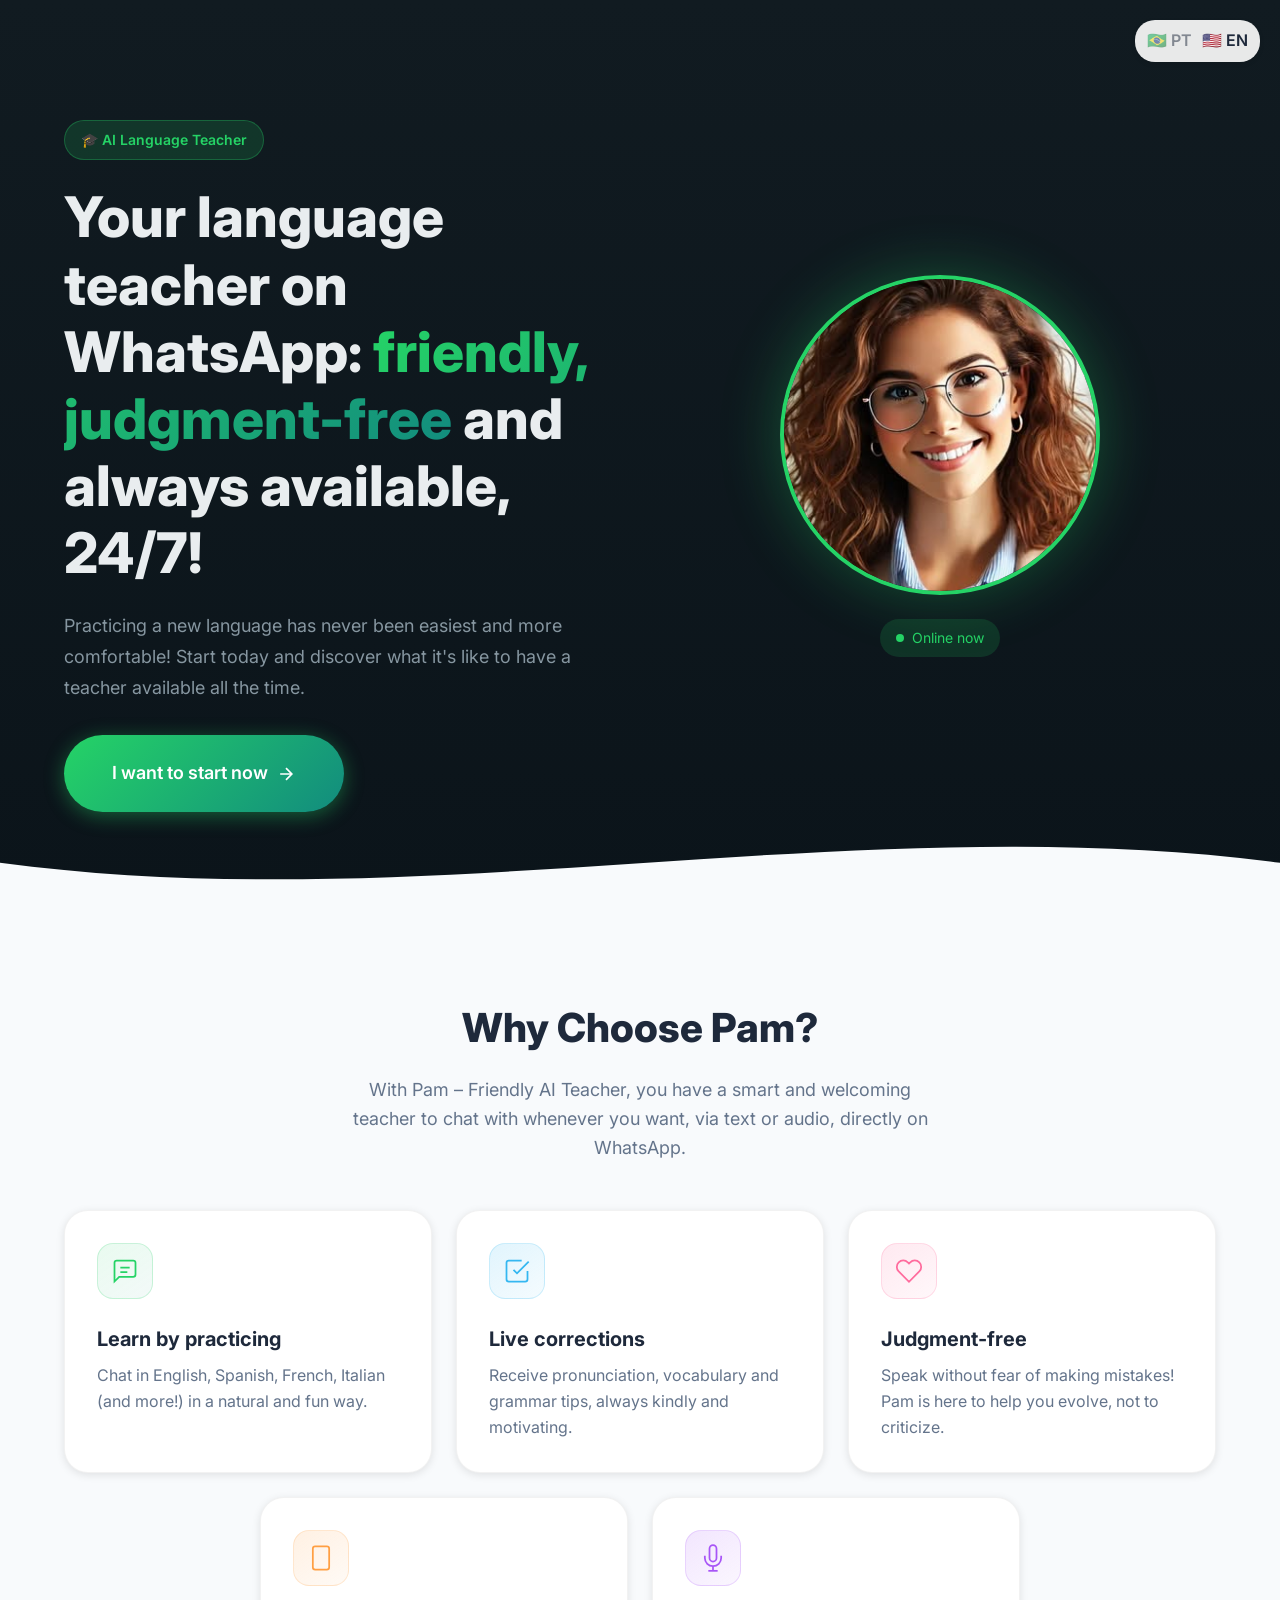
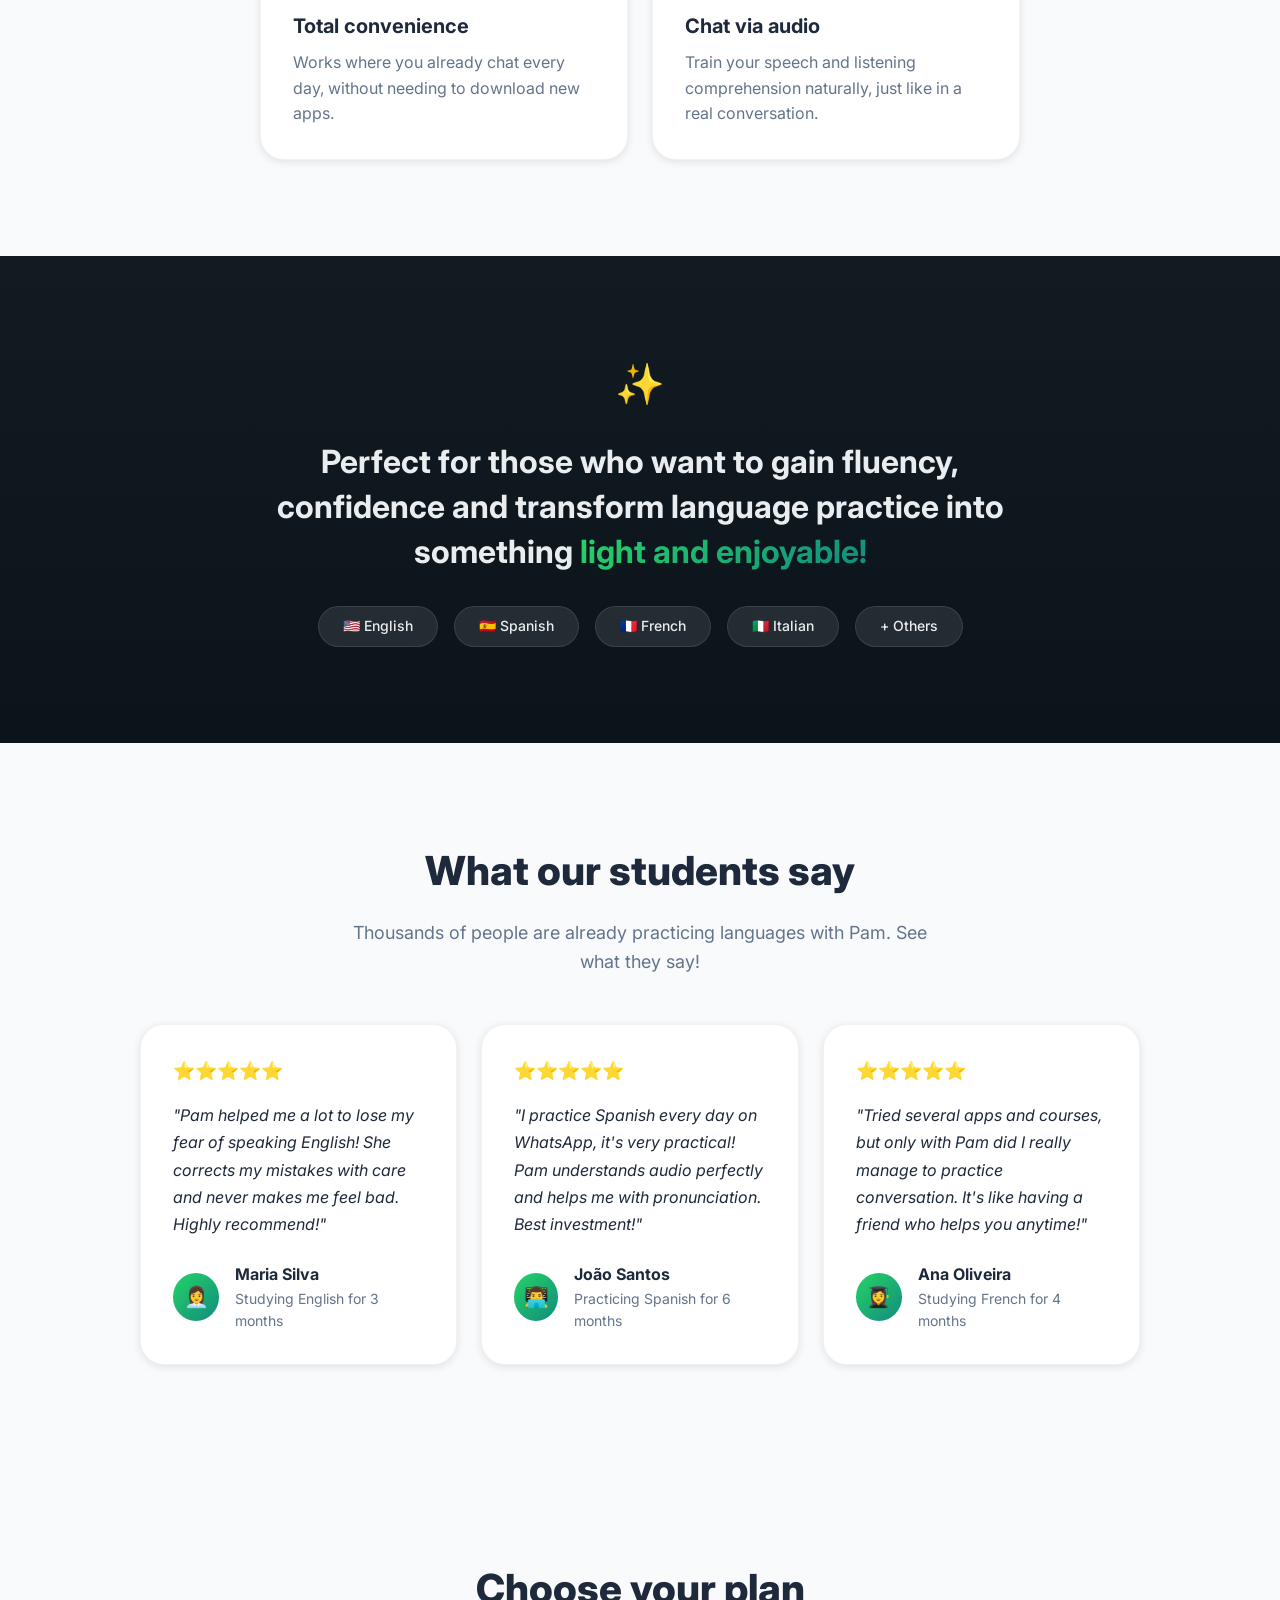
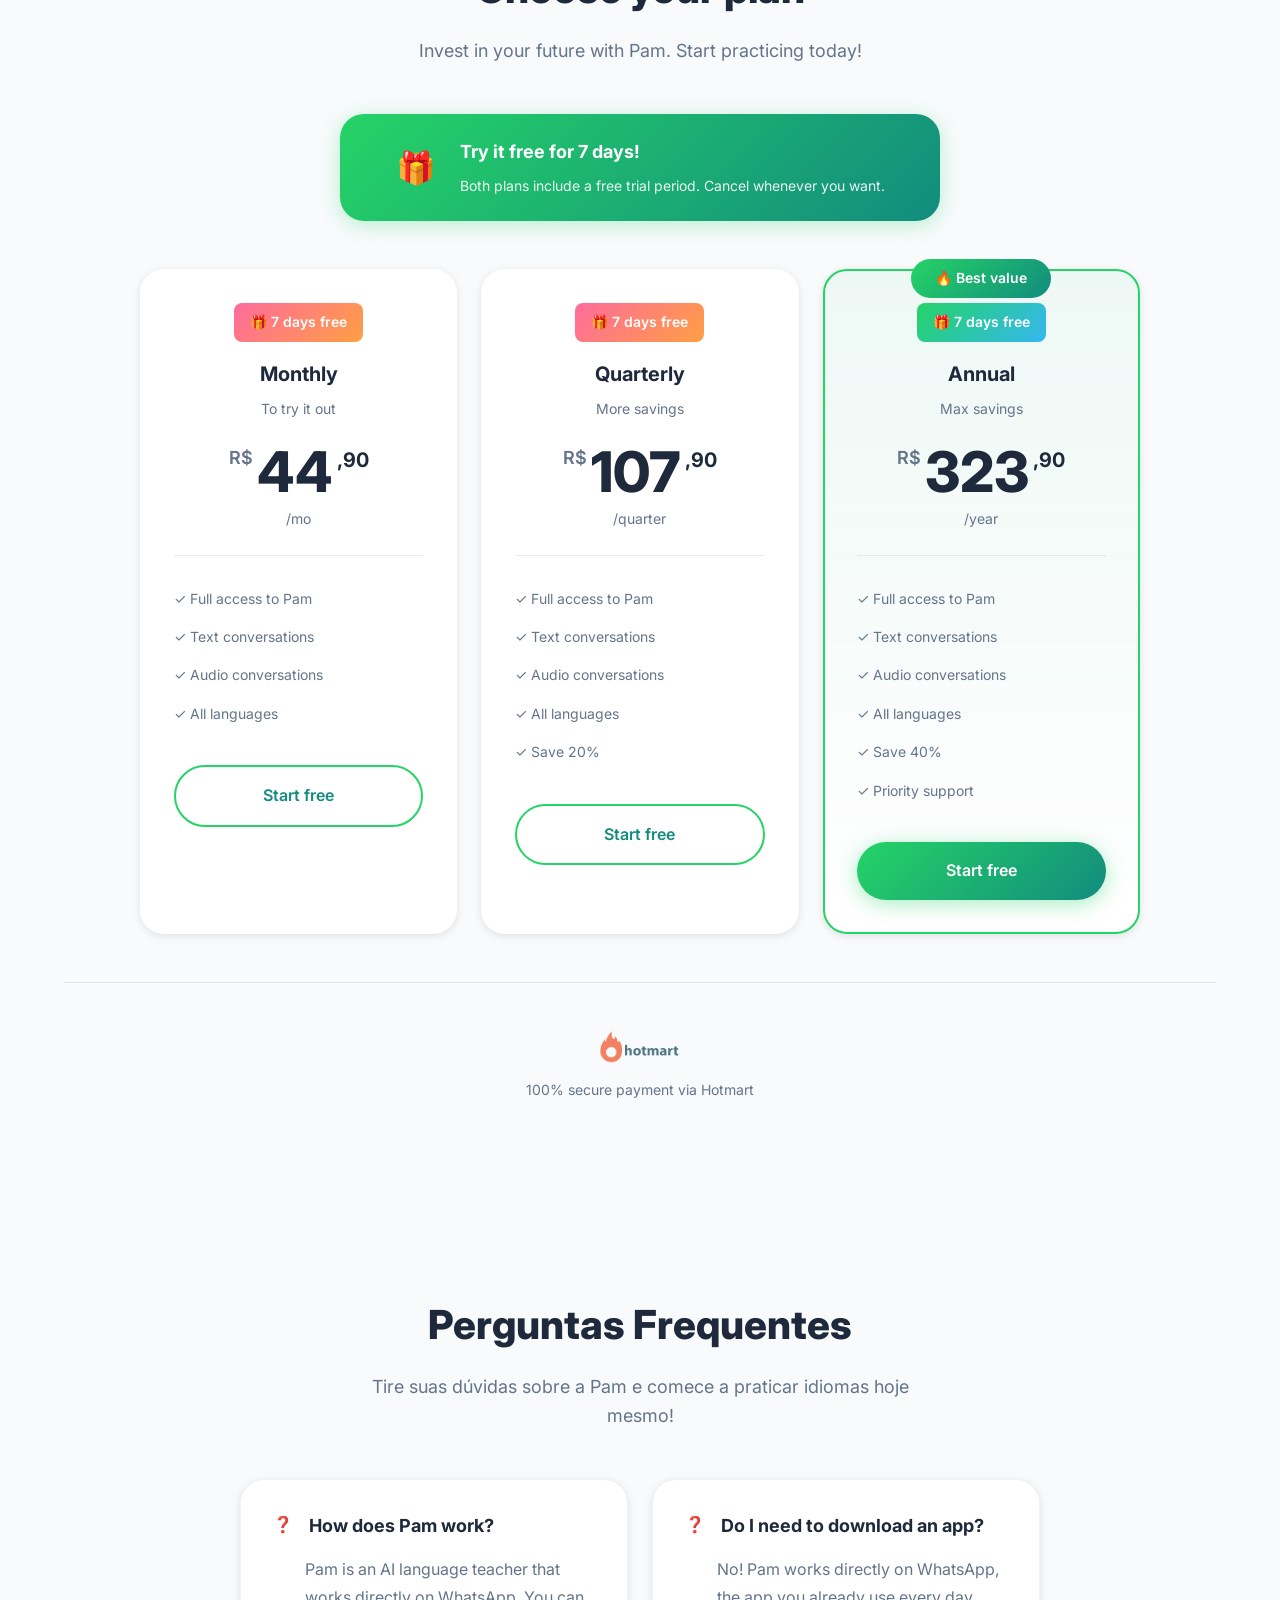
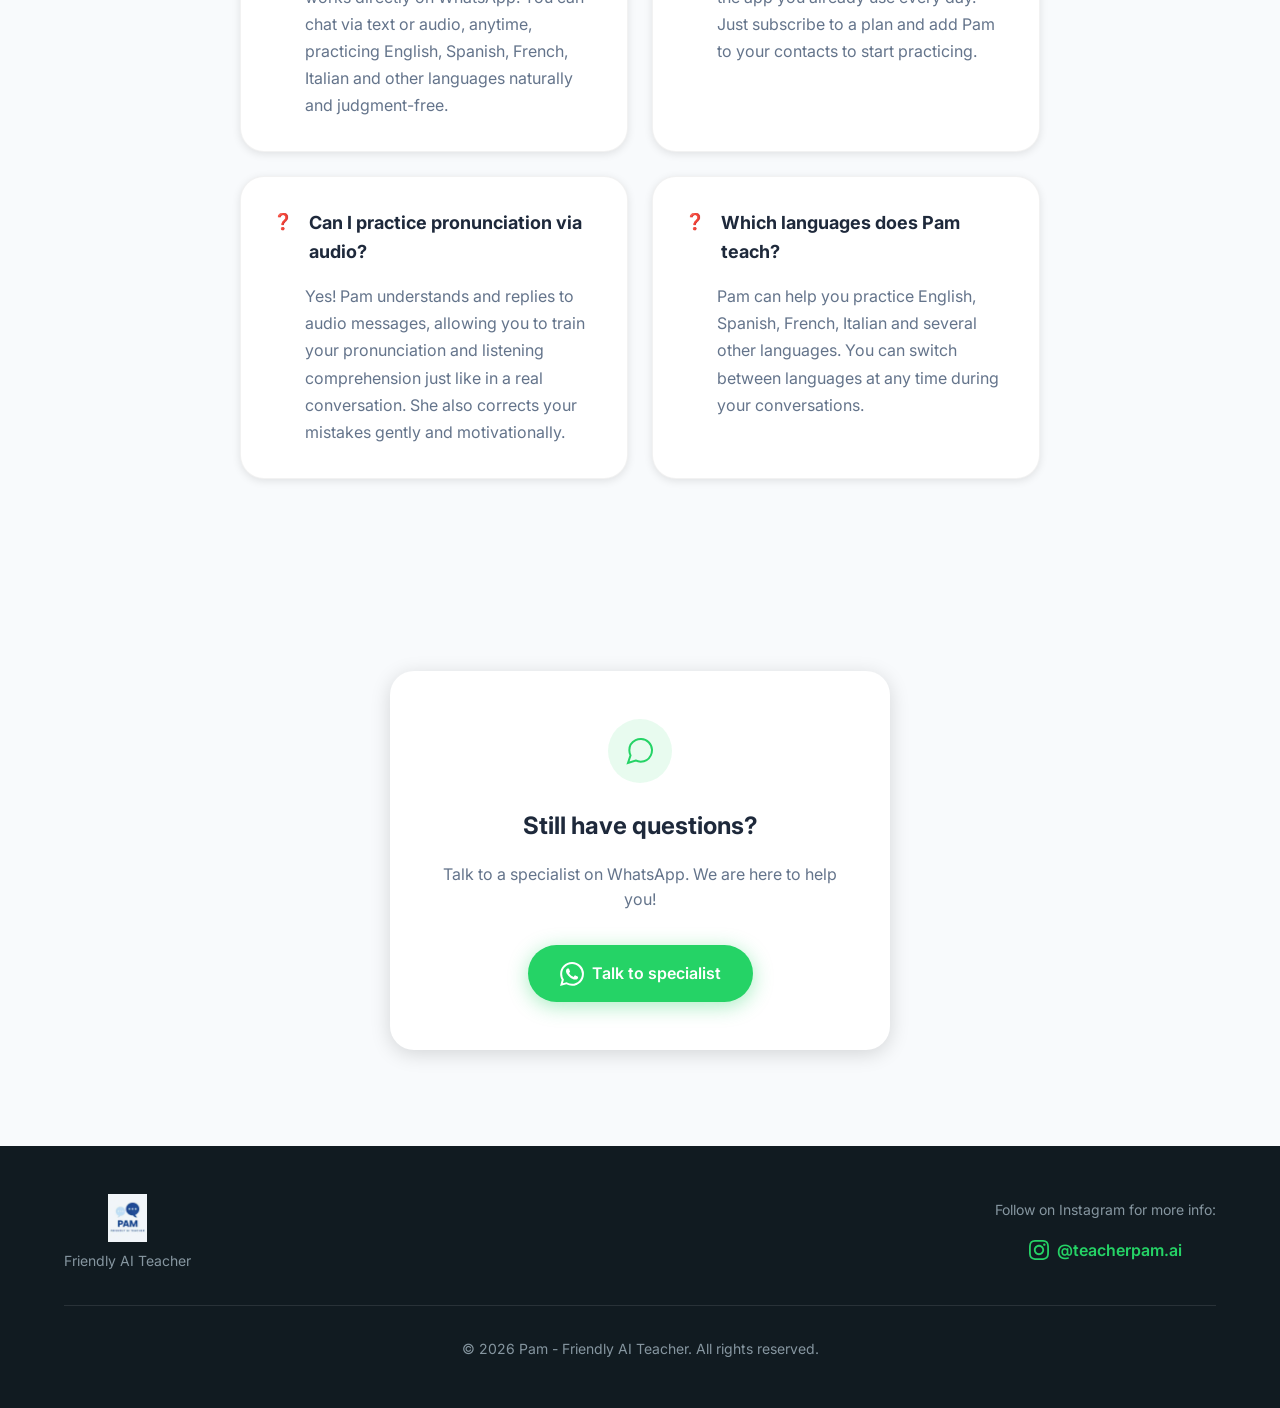
==== en/index.html @ c7e05725 "feat: Implement English version of the landing page, updating sitemap and service worker for multili" ====
<!DOCTYPE html>
<html lang="en">

<head>
    <meta charset="UTF-8">
    <meta name="viewport" content="width=device-width, initial-scale=1.0">

    <!-- Primary SEO -->
    <title>Pam - Friendly AI Teacher | Your Language Teacher on WhatsApp</title>
    <meta name="description"
        content="Pam - Your AI language teacher on WhatsApp. Learn English, Spanish, French, and Italian in a friendly, judgment-free way available 24/7. Practice via text and audio!">
    <meta name="keywords"
        content="learn english, language teacher, WhatsApp, AI, artificial intelligence, english course, fluency, spanish, french, italian">
    <meta name="author" content="Pam - Friendly AI Teacher">
    <meta name="robots" content="index, follow">
    <meta name="theme-color" content="#25D366">

    <!-- Language & Locale -->
    <link rel="canonical" href="https://teacherpamai.lmfhubtech.com/en/">
    <meta property="og:locale" content="en_US">
    <link rel="alternate" hreflang="pt-BR" href="https://teacherpamai.lmfhubtech.com/">
    <link rel="alternate" hreflang="en" href="https://teacherpamai.lmfhubtech.com/en/">
    <link rel="alternate" hreflang="x-default" href="https://teacherpamai.lmfhubtech.com/">

    <!-- Open Graph / Facebook -->
    <meta property="og:type" content="website">
    <meta property="og:url" content="https://teacherpamai.lmfhubtech.com/en/">
    <meta property="og:title" content="Pam - Friendly AI Teacher | Your Language Teacher on WhatsApp">
    <meta property="og:description"
        content="Practicing a new language has never been easier! Teacher available 24/7, judgment-free. Learn English, Spanish, French, and Italian on WhatsApp.">
    <meta property="og:image" content="https://teacherpamai.lmfhubtech.com/images/pam_profile.jpg">
    <meta property="og:image:width" content="1200">
    <meta property="og:image:height" content="630">
    <meta property="og:site_name" content="Pam - Friendly AI Teacher">

    <!-- Twitter Card -->
    <meta name="twitter:card" content="summary_large_image">
    <meta name="twitter:url" content="https://teacherpamai.lmfhubtech.com/">
    <meta name="twitter:title" content="Pam - Friendly AI Teacher | Sua Professora de Idiomas no WhatsApp">
    <meta name="twitter:description"
        content="Praticar um novo idioma nunca foi tão fácil! Professora disponível 24/7, sem julgamentos.">
    <meta name="twitter:image" content="https://teacherpamai.lmfhubtech.com/images/pam_profile.jpg">

    <!-- Favicon -->
    <link rel="icon" type="image/webp" href="../images/pam_logo.webp">
    <link rel="apple-touch-icon" href="../images/pam_logo.webp">

    <!-- Preconnect & Preload for Performance -->
    <link rel="preconnect" href="https://fonts.googleapis.com">
    <link rel="preconnect" href="https://fonts.gstatic.com" crossorigin>
    <link rel="preload" href="https://fonts.googleapis.com/css2?family=Inter:wght@400;500;600;700;800&display=swap"
        as="style">
    <link rel="preload" href="images/pam_profile.jpg" as="image">
    <link href="https://fonts.googleapis.com/css2?family=Inter:wght@400;500;600;700;800&display=swap" rel="stylesheet">

    <!-- Styles -->
    <link rel="stylesheet" href="../styles/main.css">
    <style>
        /* Language Switcher Styles */
        .lang-switcher {
            position: absolute;
            top: 20px;
            right: 20px;
            z-index: 1000;
            display: flex;
            gap: 10px;
            background: rgba(255, 255, 255, 0.9);
            padding: 8px 12px;
            border-radius: 20px;
            box-shadow: 0 2px 5px rgba(0, 0, 0, 0.1);
        }

        .lang-switcher a {
            font-weight: 600;
            opacity: 0.5;
            transition: opacity 0.3s;
        }

        .lang-switcher a.active {
            opacity: 1;
        }

        .lang-switcher a:hover {
            opacity: 1;
        }
    </style>

    <!-- Schema.org Structured Data -->
    <script type="application/ld+json">
    {
        "@context": "https://schema.org",
        "@type": "Product",
        "name": "Pam - Friendly AI Teacher",
        "description": "Professora de idiomas com inteligência artificial disponível 24/7 no WhatsApp. Aprenda inglês, espanhol, francês e italiano de forma amigável e sem julgamentos.",
        "image": "https://teacherpamai.lmfhubtech.com/images/pam_profile.jpg",
        "brand": {
            "@type": "Brand",
            "name": "Pam - Friendly AI Teacher"
        },
        "offers": [
            {
                "@type": "Offer",
                "name": "Plano Mensal",
                "price": "44.90",
                "priceCurrency": "BRL",
                "availability": "https://schema.org/InStock"
            },
            {
                "@type": "Offer",
                "name": "Plano Trimestral",
                "price": "107.90",
                "priceCurrency": "BRL",
                "availability": "https://schema.org/InStock"
            },
            {
                "@type": "Offer",
                "name": "Plano Anual",
                "price": "323.90",
                "priceCurrency": "BRL",
                "availability": "https://schema.org/InStock"
            }
        ]
    }
    </script>

    <!-- Organization Schema -->
    <script type="application/ld+json">
    {
        "@context": "https://schema.org",
        "@type": "Organization",
        "name": "Pam - Friendly AI Teacher",
        "url": "https://teacherpamai.lmfhubtech.com",
        "logo": "https://teacherpamai.lmfhubtech.com/images/pam_logo.webp",
        "sameAs": [
            "https://instagram.com/teacherpam.ai"
        ],
        "contactPoint": {
            "@type": "ContactPoint",
            "contactType": "customer service",
            "url": "https://wa.me/5511973829135",
            "availableLanguage": ["Portuguese", "English"]
        }
    }
    </script>
</head>

<body>
    <div class="lang-switcher">
        <a href="../">🇧🇷 PT</a>
        <a href="#" class="active">🇺🇸 EN</a>
    </div>

    <!-- ======================== HERO SECTION ======================== -->
    <header class="hero" id="hero">
        <div class="hero__container">
            <div class="hero__content">
                <span class="hero__badge">🎓 AI Language Teacher</span>
                <h1 class="hero__title">
                    Your language teacher on WhatsApp:
                    <span class="highlight">friendly, judgment-free</span> and always available, 24/7!
                </h1>
                <p class="hero__subtitle">
                    Practicing a new language has never been easiest and more comfortable!
                    Start today and discover what it's like to have a teacher available all the time.
                </p>
                <a href="#pricing" class="btn btn--primary btn--large">
                    <span>I want to start now</span>
                    <svg width="20" height="20" viewBox="0 0 24 24" fill="none" stroke="currentColor" stroke-width="2">
                        <path d="M5 12h14M12 5l7 7-7 7" />
                    </svg>
                </a>
            </div>
            <div class="hero__visual">
                <div class="hero__image-wrapper">
                    <img src="../images/pam_profile.jpg" alt="Pam - Your language teacher" class="hero__image">
                    <div class="hero__glow"></div>
                </div>
                <div class="hero__status">
                    <span class="status-dot"></span>
                    Online now
                </div>
            </div>
        </div>
        <div class="hero__wave">
            <svg viewBox="0 0 1440 120" preserveAspectRatio="none">
                <path d="M0,64 C480,150 960,-20 1440,64 L1440,120 L0,120 Z" fill="var(--bg-light)" />
            </svg>
        </div>
    </header>

    <!-- ======================== VALUE PROPOSITION ======================== -->
    <section class="features" id="features">
        <div class="container">
            <div class="features__intro fade-in">
                <h2 class="section-title">Why Choose Pam?</h2>
                <p class="section-subtitle">
                    With Pam – Friendly AI Teacher, you have a smart and welcoming teacher
                    to chat with whenever you want, via text or audio, directly on WhatsApp.
                </p>
            </div>

            <div class="features__grid">
                <!-- Feature 1 -->
                <div class="feature-card fade-in">
                    <div class="feature-card__icon">
                        <svg viewBox="0 0 24 24" fill="none" stroke="currentColor" stroke-width="1.5">
                            <path d="M21 15a2 2 0 0 1-2 2H7l-4 4V5a2 2 0 0 1 2-2h14a2 2 0 0 1 2 2z" />
                            <path d="M8 9h8M8 13h6" />
                        </svg>
                    </div>
                    <h3 class="feature-card__title">Learn by practicing</h3>
                    <p class="feature-card__text">
                        Chat in English, Spanish, French, Italian (and more!) in a natural and fun way.
                    </p>
                </div>

                <!-- Feature 2 -->
                <div class="feature-card fade-in">
                    <div class="feature-card__icon feature-card__icon--blue">
                        <svg viewBox="0 0 24 24" fill="none" stroke="currentColor" stroke-width="1.5">
                            <path d="M9 11l3 3L22 4" />
                            <path d="M21 12v7a2 2 0 0 1-2 2H5a2 2 0 0 1-2-2V5a2 2 0 0 1 2-2h11" />
                        </svg>
                    </div>
                    <h3 class="feature-card__title">Live corrections</h3>
                    <p class="feature-card__text">
                        Receive pronunciation, vocabulary and grammar tips, always kindly and motivating.
                    </p>
                </div>

                <!-- Feature 3 -->
                <div class="feature-card fade-in">
                    <div class="feature-card__icon feature-card__icon--pink">
                        <svg viewBox="0 0 24 24" fill="none" stroke="currentColor" stroke-width="1.5">
                            <path
                                d="M20.84 4.61a5.5 5.5 0 0 0-7.78 0L12 5.67l-1.06-1.06a5.5 5.5 0 0 0-7.78 7.78l1.06 1.06L12 21.23l7.78-7.78 1.06-1.06a5.5 5.5 0 0 0 0-7.78z" />
                        </svg>
                    </div>
                    <h3 class="feature-card__title">Judgment-free</h3>
                    <p class="feature-card__text">
                        Speak without fear of making mistakes! Pam is here to help you evolve, not to criticize.
                    </p>
                </div>

                <!-- Feature 4 -->
                <div class="feature-card fade-in">
                    <div class="feature-card__icon feature-card__icon--orange">
                        <svg viewBox="0 0 24 24" fill="none" stroke="currentColor" stroke-width="1.5">
                            <rect x="5" y="2" width="14" height="20" rx="2" ry="2" />
                            <line x1="12" y1="18" x2="12.01" y2="18" />
                        </svg>
                    </div>
                    <h3 class="feature-card__title">Total convenience</h3>
                    <p class="feature-card__text">
                        Works where you already chat every day, without needing to download new apps.
                    </p>
                </div>

                <!-- Feature 5 -->
                <div class="feature-card fade-in">
                    <div class="feature-card__icon feature-card__icon--purple">
                        <svg viewBox="0 0 24 24" fill="none" stroke="currentColor" stroke-width="1.5">
                            <path d="M12 1a3 3 0 0 0-3 3v8a3 3 0 0 0 6 0V4a3 3 0 0 0-3-3z" />
                            <path d="M19 10v2a7 7 0 0 1-14 0v-2" />
                            <line x1="12" y1="19" x2="12" y2="23" />
                            <line x1="8" y1="23" x2="16" y2="23" />
                        </svg>
                    </div>
                    <h3 class="feature-card__title">Chat via audio</h3>
                    <p class="feature-card__text">
                        Train your speech and listening comprehension naturally, just like in a real conversation.
                    </p>
                </div>
            </div>
        </div>
    </section>

    <!-- ======================== TRANSFORMATION SECTION ======================== -->
    <section class="transformation">
        <div class="container">
            <div class="transformation__content fade-in">
                <div class="transformation__icon">✨</div>
                <h2 class="transformation__title">
                    Perfect for those who want to gain fluency, confidence and transform language practice into
                    something
                    <span class="highlight">light and enjoyable!</span>
                </h2>
                <div class="transformation__badges">
                    <span class="badge">🇺🇸 English</span>
                    <span class="badge">🇪🇸 Spanish</span>
                    <span class="badge">🇫🇷 French</span>
                    <span class="badge">🇮🇹 Italian</span>
                    <span class="badge">+ Others</span>
                </div>
            </div>
        </div>
    </section>

    <!-- ======================== TESTIMONIALS SECTION ======================== -->
    <section class="testimonials" id="testimonials">
        <div class="container">
            <div class="testimonials__header fade-in">
                <h2 class="section-title">What our students say</h2>
                <p class="section-subtitle">
                    Thousands of people are already practicing languages with Pam. See what they say!
                </p>
            </div>

            <div class="testimonials__grid">
                <div class="testimonial-card fade-in">
                    <div class="testimonial-card__stars">⭐⭐⭐⭐⭐</div>
                    <p class="testimonial-card__text">
                        "Pam helped me a lot to lose my fear of speaking English! She corrects my mistakes with care and
                        never makes me feel bad. Highly recommend!"
                    </p>
                    <div class="testimonial-card__author">
                        <div class="testimonial-card__avatar">👩‍💼</div>
                        <div class="testimonial-card__info">
                            <strong>Maria Silva</strong>
                            <span>Studying English for 3 months</span>
                        </div>
                    </div>
                </div>

                <div class="testimonial-card fade-in">
                    <div class="testimonial-card__stars">⭐⭐⭐⭐⭐</div>
                    <p class="testimonial-card__text">
                        "I practice Spanish every day on WhatsApp, it's very practical! Pam understands audio perfectly
                        and helps me with pronunciation. Best investment!"
                    </p>
                    <div class="testimonial-card__author">
                        <div class="testimonial-card__avatar">👨‍💻</div>
                        <div class="testimonial-card__info">
                            <strong>João Santos</strong>
                            <span>Practicing Spanish for 6 months</span>
                        </div>
                    </div>
                </div>

                <div class="testimonial-card fade-in">
                    <div class="testimonial-card__stars">⭐⭐⭐⭐⭐</div>
                    <p class="testimonial-card__text">
                        "Tried several apps and courses, but only with Pam did I really manage to practice conversation.
                        It's like having a friend who helps you anytime!"
                    </p>
                    <div class="testimonial-card__author">
                        <div class="testimonial-card__avatar">👩‍🎓</div>
                        <div class="testimonial-card__info">
                            <strong>Ana Oliveira</strong>
                            <span>Studying French for 4 months</span>
                        </div>
                    </div>
                </div>
            </div>
        </div>
    </section>


    <!-- ======================== PRICING SECTION ======================== -->
    <section class="pricing" id="pricing">
        <div class="container">
            <div class="pricing__header fade-in">
                <h2 class="section-title">Choose your plan</h2>
                <p class="section-subtitle">
                    Invest in your future with Pam. Start practicing today!
                </p>
            </div>

            <!-- Free Trial Banner -->
            <div class="pricing__free-banner fade-in">
                <span class="free-banner__icon">🎁</span>
                <div class="free-banner__content">
                    <strong>Try it free for 7 days!</strong>
                    <p>Both plans include a free trial period. Cancel whenever you want.</p>
                </div>
            </div>

            <div class="pricing__grid">
                <!-- Monthly Plan -->
                <div class="pricing-card fade-in">
                    <div class="pricing-card__free-trial">🎁 7 days free</div>
                    <div class="pricing-card__header">
                        <h3 class="pricing-card__name">Monthly</h3>
                        <p class="pricing-card__desc">To try it out</p>
                    </div>
                    <div class="pricing-card__price">
                        <span class="currency">R$</span>
                        <span class="amount">44</span>
                        <span class="cents">,90</span>
                        <span class="period">/mo</span>
                    </div>
                    <ul class="pricing-card__features">
                        <li>✓ Full access to Pam</li>
                        <li>✓ Text conversations</li>
                        <li>✓ Audio conversations</li>
                        <li>✓ All languages</li>
                    </ul>
                    <a href="https://hotmart.com/pt-br/marketplace/produtos/pam-friendly-ai-teacher/C100588038X?off=pun55wo5"
                        class="btn btn--outline" target="_blank" rel="noopener noreferrer">
                        Start free
                    </a>
                </div>

                <!-- Quarterly Plan -->
                <div class="pricing-card fade-in">
                    <div class="pricing-card__free-trial">🎁 7 days free</div>
                    <div class="pricing-card__header">
                        <h3 class="pricing-card__name">Quarterly</h3>
                        <p class="pricing-card__desc">More savings</p>
                    </div>
                    <div class="pricing-card__price">
                        <span class="currency">R$</span>
                        <span class="amount">107</span>
                        <span class="cents">,90</span>
                        <span class="period">/quarter</span>
                    </div>
                    <ul class="pricing-card__features">
                        <li>✓ Full access to Pam</li>
                        <li>✓ Text conversations</li>
                        <li>✓ Audio conversations</li>
                        <li>✓ All languages</li>
                        <li>✓ Save 20%</li>
                    </ul>
                    <a href="https://hotmart.com/pt-br/marketplace/produtos/pam-friendly-ai-teacher/C100588038X?off=7x356iu5"
                        class="btn btn--outline" target="_blank" rel="noopener noreferrer">
                        Start free
                    </a>
                </div>

                <!-- Annual Plan (Featured) -->
                <div class="pricing-card pricing-card--featured fade-in">
                    <div class="pricing-card__badge">🔥 Best value</div>
                    <div class="pricing-card__free-trial pricing-card__free-trial--featured">🎁 7 days free</div>
                    <div class="pricing-card__header">
                        <h3 class="pricing-card__name">Annual</h3>
                        <p class="pricing-card__desc">Max savings</p>
                    </div>
                    <div class="pricing-card__price">
                        <span class="currency">R$</span>
                        <span class="amount">323</span>
                        <span class="cents">,90</span>
                        <span class="period">/year</span>
                    </div>
                    <ul class="pricing-card__features">
                        <li>✓ Full access to Pam</li>
                        <li>✓ Text conversations</li>
                        <li>✓ Audio conversations</li>
                        <li>✓ All languages</li>
                        <li>✓ Save 40%</li>
                        <li>✓ Priority support</li>
                    </ul>
                    <a href="https://hotmart.com/pt-br/marketplace/produtos/pam-friendly-ai-teacher/C100588038X"
                        class="btn btn--primary" target="_blank" rel="noopener noreferrer">
                        Start free
                    </a>
                </div>
            </div>

            <!-- Trust Badge -->
            <div class="pricing__trust fade-in">
                <img src="../images/hotmart_logo.png" alt="Hotmart Logo - Secure Payment Platform" class="trust-logo">
                <p>100% secure payment via Hotmart</p>
            </div>
        </div>
    </section>

    <!-- ======================== FAQ SECTION ======================== -->
    <section class="faq" id="faq">
        <div class="container">
            <div class="faq__header fade-in">
                <h2 class="section-title">Perguntas Frequentes</h2>
                <p class="section-subtitle">
                    Tire suas dúvidas sobre a Pam e comece a praticar idiomas hoje mesmo!
                </p>
            </div>

            <div class="faq__grid">
                <div class="faq-item fade-in">
                    <h3 class="faq-item__question">How does Pam work?</h3>
                    <p class="faq-item__answer">
                        Pam is an AI language teacher that works directly on WhatsApp.
                        You can chat via text or audio, anytime, practicing English, Spanish,
                        French, Italian and other languages naturally and judgment-free.
                    </p>
                </div>

                <div class="faq-item fade-in">
                    <h3 class="faq-item__question">Do I need to download an app?</h3>
                    <p class="faq-item__answer">
                        No! Pam works directly on WhatsApp, the app you already use every day.
                        Just subscribe to a plan and add Pam to your contacts to start practicing.
                    </p>
                </div>

                <div class="faq-item fade-in">
                    <h3 class="faq-item__question">Can I practice pronunciation via audio?</h3>
                    <p class="faq-item__answer">
                        Yes! Pam understands and replies to audio messages, allowing you to train your pronunciation
                        and listening comprehension just like in a real conversation. She also corrects your mistakes
                        gently and motivationally.
                    </p>
                </div>

                <div class="faq-item fade-in">
                    <h3 class="faq-item__question">Which languages does Pam teach?</h3>
                    <p class="faq-item__answer">
                        Pam can help you practice English, Spanish, French, Italian and several other languages.
                        You can switch between languages at any time during your conversations.
                    </p>
                </div>
            </div>
        </div>
    </section>

    <!-- FAQ Schema -->
    <script type="application/ld+json">
    {
        "@context": "https://schema.org",
        "@type": "FAQPage",
        "mainEntity": [
            {
                "@type": "Question",
                "name": "Como funciona a Pam?",
                "acceptedAnswer": {
                    "@type": "Answer",
                    "text": "A Pam é uma professora de idiomas com inteligência artificial que funciona diretamente no WhatsApp. Você pode conversar por texto ou áudio, a qualquer hora do dia, praticando inglês, espanhol, francês, italiano e outros idiomas de forma natural e sem julgamentos."
                }
            },
            {
                "@type": "Question",
                "name": "Preciso baixar algum aplicativo?",
                "acceptedAnswer": {
                    "@type": "Answer",
                    "text": "Não! A Pam funciona diretamente no WhatsApp, o aplicativo que você já usa todos os dias. Basta assinar um dos planos e adicionar a Pam aos seus contatos para começar a praticar."
                }
            },
            {
                "@type": "Question",
                "name": "Posso praticar pronúncia por áudio?",
                "acceptedAnswer": {
                    "@type": "Answer",
                    "text": "Sim! A Pam entende e responde mensagens de áudio, permitindo que você treine sua pronúncia e compreensão auditiva como em uma conversa real. Ela também corrige seus erros de forma gentil e motivadora."
                }
            },
            {
                "@type": "Question",
                "name": "Quais idiomas a Pam ensina?",
                "acceptedAnswer": {
                    "@type": "Answer",
                    "text": "A Pam pode ajudar você a praticar inglês, espanhol, francês, italiano e diversos outros idiomas. Você pode alternar entre idiomas a qualquer momento durante suas conversas."
                }
            }
        ]
    }
    </script>

    <!-- ======================== FAQ / SUPPORT SECTION ======================== -->
    <section class="support" id="support">
        <div class="container">
            <div class="support__content fade-in">
                <div class="support__icon">
                    <svg viewBox="0 0 24 24" fill="none" stroke="currentColor" stroke-width="1.5">
                        <path
                            d="M21 11.5a8.38 8.38 0 0 1-.9 3.8 8.5 8.5 0 0 1-7.6 4.7 8.38 8.38 0 0 1-3.8-.9L3 21l1.9-5.7a8.38 8.38 0 0 1-.9-3.8 8.5 8.5 0 0 1 4.7-7.6 8.38 8.38 0 0 1 3.8-.9h.5a8.48 8.48 0 0 1 8 8v.5z" />
                    </svg>
                </div>
                <h2 class="support__title">Still have questions?</h2>
                <p class="support__text">
                    Talk to a specialist on WhatsApp. We are here to help you!
                </p>
                <a href="https://wa.me/5511973829135?text=Hi%2C%20I%20would%20like%20to%20know%20more%20about%20Pam"
                    class="btn btn--whatsapp" target="_blank" rel="noopener noreferrer">
                    <svg viewBox="0 0 24 24" fill="currentColor" width="24" height="24">
                        <path
                            d="M17.472 14.382c-.297-.149-1.758-.867-2.03-.967-.273-.099-.471-.148-.67.15-.197.297-.767.966-.94 1.164-.173.199-.347.223-.644.075-.297-.15-1.255-.463-2.39-1.475-.883-.788-1.48-1.761-1.653-2.059-.173-.297-.018-.458.13-.606.134-.133.298-.347.446-.52.149-.174.198-.298.298-.497.099-.198.05-.371-.025-.52-.075-.149-.669-1.612-.916-2.207-.242-.579-.487-.5-.669-.51-.173-.008-.371-.01-.57-.01-.198 0-.52.074-.792.372-.272.297-1.04 1.016-1.04 2.479 0 1.462 1.065 2.875 1.213 3.074.149.198 2.096 3.2 5.077 4.487.709.306 1.262.489 1.694.625.712.227 1.36.195 1.871.118.571-.085 1.758-.719 2.006-1.413.248-.694.248-1.289.173-1.413-.074-.124-.272-.198-.57-.347m-5.421 7.403h-.004a9.87 9.87 0 01-5.031-1.378l-.361-.214-3.741.982.998-3.648-.235-.374a9.86 9.86 0 01-1.51-5.26c.001-5.45 4.436-9.884 9.888-9.884 2.64 0 5.122 1.03 6.988 2.898a9.825 9.825 0 012.893 6.994c-.003 5.45-4.437 9.884-9.885 9.884m8.413-18.297A11.815 11.815 0 0012.05 0C5.495 0 .16 5.335.157 11.892c0 2.096.547 4.142 1.588 5.945L.057 24l6.305-1.654a11.882 11.882 0 005.683 1.448h.005c6.554 0 11.89-5.335 11.893-11.893a11.821 11.821 0 00-3.48-8.413z" />
                    </svg>
                    Talk to specialist
                </a>
            </div>
        </div>
    </section>

    <!-- ======================== FOOTER ======================== -->
    <footer class="footer">
        <div class="container">
            <div class="footer__content">
                <div class="footer__brand">
                    <img src="../images/pam_logo.webp" alt="Pam - Friendly AI Teacher Logo" class="footer__logo">
                    <p class="footer__tagline">Friendly AI Teacher</p>
                </div>
                <div class="footer__social">
                    <p>Follow on Instagram for more info:</p>
                    <a href="https://instagram.com/teacherpam.ai" class="footer__instagram" target="_blank"
                        rel="noopener noreferrer" rel="noopener">
                        <svg viewBox="0 0 24 24" fill="currentColor" width="20" height="20">
                            <path
                                d="M12 2.163c3.204 0 3.584.012 4.85.07 3.252.148 4.771 1.691 4.919 4.919.058 1.265.069 1.645.069 4.849 0 3.205-.012 3.584-.069 4.849-.149 3.225-1.664 4.771-4.919 4.919-1.266.058-1.644.07-4.85.07-3.204 0-3.584-.012-4.849-.07-3.26-.149-4.771-1.699-4.919-4.92-.058-1.265-.07-1.644-.07-4.849 0-3.204.013-3.583.07-4.849.149-3.227 1.664-4.771 4.919-4.919 1.266-.057 1.645-.069 4.849-.069zm0-2.163c-3.259 0-3.667.014-4.947.072-4.358.2-6.78 2.618-6.98 6.98-.059 1.281-.073 1.689-.073 4.948 0 3.259.014 3.668.072 4.948.2 4.358 2.618 6.78 6.98 6.98 1.281.058 1.689.072 4.948.072 3.259 0 3.668-.014 4.948-.072 4.354-.2 6.782-2.618 6.979-6.98.059-1.28.073-1.689.073-4.948 0-3.259-.014-3.667-.072-4.947-.196-4.354-2.617-6.78-6.979-6.98-1.281-.059-1.69-.073-4.949-.073zm0 5.838c-3.403 0-6.162 2.759-6.162 6.162s2.759 6.163 6.162 6.163 6.162-2.759 6.162-6.163c0-3.403-2.759-6.162-6.162-6.162zm0 10.162c-2.209 0-4-1.79-4-4 0-2.209 1.791-4 4-4s4 1.791 4 4c0 2.21-1.791 4-4 4zm6.406-11.845c-.796 0-1.441.645-1.441 1.44s.645 1.44 1.441 1.44c.795 0 1.439-.645 1.439-1.44s-.644-1.44-1.439-1.44z" />
                        </svg>
                        @teacherpam.ai
                    </a>
                </div>
            </div>
            <div class="footer__bottom">
                <p>&copy; 2026 Pam - Friendly AI Teacher. All rights reserved.</p>
            </div>
        </div>
    </footer>

    <!-- Scripts -->
    <script src="../scripts/main.js"></script>
</body>

</html>
---- styles/main.css ----
/* ============================================
   PAM - FRIENDLY AI TEACHER
   Landing Page Styles
   ============================================ */

/* ======================== CSS RESET & VARIABLES ======================== */
:root {
    /* Colors - WhatsApp inspired with distinct brand identity */
    --primary: #25D366;
    --primary-dark: #128C7E;
    --primary-light: #DCF8C6;
    --accent: #34B7F1;
    --accent-pink: #FF6B9D;
    --accent-orange: #FF9F43;
    --accent-purple: #A855F7;

    /* Backgrounds */
    --bg-dark: #111B21;
    --bg-darker: #0B141A;
    --bg-light: #F8FAFC;
    --bg-card: #1F2C34;
    --bg-card-light: #FFFFFF;

    /* Text */
    --text-primary: #E9EDEF;
    --text-secondary: #8696A0;
    --text-dark: #1E293B;
    --text-muted: #64748B;

    /* Gradients */
    --gradient-primary: linear-gradient(135deg, var(--primary) 0%, var(--primary-dark) 100%);
    --gradient-hero: linear-gradient(180deg, var(--bg-dark) 0%, var(--bg-darker) 100%);
    --gradient-card: linear-gradient(145deg, rgba(37, 211, 102, 0.1) 0%, rgba(18, 140, 126, 0.05) 100%);

    /* Shadows */
    --shadow-sm: 0 2px 8px rgba(0, 0, 0, 0.1);
    --shadow-md: 0 4px 20px rgba(0, 0, 0, 0.15);
    --shadow-lg: 0 8px 40px rgba(0, 0, 0, 0.2);
    --shadow-glow: 0 0 60px rgba(37, 211, 102, 0.3);

    /* Spacing */
    --space-xs: 0.5rem;
    --space-sm: 1rem;
    --space-md: 1.5rem;
    --space-lg: 2rem;
    --space-xl: 3rem;
    --space-2xl: 4rem;
    --space-3xl: 6rem;

    /* Typography */
    --font-family: 'Inter', -apple-system, BlinkMacSystemFont, 'Segoe UI', sans-serif;
    --font-size-xs: 0.75rem;
    --font-size-sm: 0.875rem;
    --font-size-base: 1rem;
    --font-size-lg: 1.125rem;
    --font-size-xl: 1.25rem;
    --font-size-2xl: 1.5rem;
    --font-size-3xl: 2rem;
    --font-size-4xl: 2.5rem;
    --font-size-5xl: 3.5rem;

    /* Border Radius */
    --radius-sm: 0.5rem;
    --radius-md: 1rem;
    --radius-lg: 1.5rem;
    --radius-full: 9999px;

    /* Transitions */
    --transition-fast: 150ms ease;
    --transition-base: 300ms ease;
    --transition-slow: 500ms ease;
}

/* ======================== BASE RESET ======================== */
*,
*::before,
*::after {
    margin: 0;
    padding: 0;
    box-sizing: border-box;
}

html {
    scroll-behavior: smooth;
    font-size: 16px;
}

body {
    font-family: var(--font-family);
    font-size: var(--font-size-base);
    line-height: 1.6;
    color: var(--text-dark);
    background-color: var(--bg-light);
    overflow-x: hidden;
}

img {
    max-width: 100%;
    height: auto;
    display: block;
}

a {
    text-decoration: none;
    color: inherit;
}

ul {
    list-style: none;
}

/* ======================== UTILITIES ======================== */
.container {
    width: 100%;
    max-width: 1200px;
    margin: 0 auto;
    padding: 0 var(--space-md);
}

.highlight {
    color: var(--primary);
    position: relative;
}

.section-title {
    font-size: var(--font-size-3xl);
    font-weight: 800;
    text-align: center;
    margin-bottom: var(--space-sm);
    color: var(--text-dark);
}

.section-subtitle {
    font-size: var(--font-size-lg);
    text-align: center;
    color: var(--text-muted);
    max-width: 600px;
    margin: 0 auto var(--space-xl);
}

/* ======================== BUTTONS ======================== */
.btn {
    display: inline-flex;
    align-items: center;
    justify-content: center;
    gap: var(--space-xs);
    padding: var(--space-sm) var(--space-lg);
    font-family: var(--font-family);
    font-size: var(--font-size-base);
    font-weight: 600;
    border-radius: var(--radius-full);
    border: none;
    cursor: pointer;
    transition: all var(--transition-base);
    text-align: center;
}

.btn--primary {
    background: var(--gradient-primary);
    color: white;
    box-shadow: 0 4px 20px rgba(37, 211, 102, 0.4);
}

.btn--primary:hover {
    transform: translateY(-2px);
    box-shadow: 0 6px 30px rgba(37, 211, 102, 0.5);
}

.btn--outline {
    background: transparent;
    color: var(--primary-dark);
    border: 2px solid var(--primary);
}

.btn--outline:hover {
    background: var(--primary);
    color: white;
}

.btn--large {
    padding: var(--space-md) var(--space-xl);
    font-size: var(--font-size-lg);
}

.btn--whatsapp {
    background: #25D366;
    color: white;
    box-shadow: 0 4px 20px rgba(37, 211, 102, 0.4);
}

.btn--whatsapp:hover {
    background: #128C7E;
    transform: translateY(-2px);
}

/* ======================== HERO SECTION ======================== */
.hero {
    background: var(--gradient-hero);
    color: var(--text-primary);
    padding: var(--space-3xl) 0 var(--space-2xl);
    position: relative;
    overflow: hidden;
    min-height: 100vh;
    display: flex;
    flex-direction: column;
    justify-content: center;
}

.hero__container {
    display: grid;
    grid-template-columns: 1fr;
    gap: var(--space-xl);
    align-items: center;
    max-width: 1200px;
    margin: 0 auto;
    padding: 0 var(--space-md);
}

.hero__badge {
    display: inline-block;
    background: rgba(37, 211, 102, 0.15);
    color: var(--primary);
    padding: var(--space-xs) var(--space-sm);
    border-radius: var(--radius-full);
    font-size: var(--font-size-sm);
    font-weight: 600;
    margin-bottom: var(--space-md);
    border: 1px solid rgba(37, 211, 102, 0.3);
}

.hero__title {
    font-size: var(--font-size-3xl);
    font-weight: 800;
    line-height: 1.2;
    margin-bottom: var(--space-md);
}

.hero__title .highlight {
    background: var(--gradient-primary);
    -webkit-background-clip: text;
    -webkit-text-fill-color: transparent;
    background-clip: text;
}

.hero__subtitle {
    font-size: var(--font-size-lg);
    color: var(--text-secondary);
    margin-bottom: var(--space-lg);
    line-height: 1.7;
}

.hero__visual {
    display: flex;
    flex-direction: column;
    align-items: center;
    gap: var(--space-md);
}

.hero__image-wrapper {
    position: relative;
    width: 200px;
    height: 200px;
}

.hero__image {
    width: 100%;
    height: 100%;
    object-fit: cover;
    border-radius: 50%;
    border: 4px solid var(--primary);
    box-shadow: var(--shadow-glow);
}

.hero__glow {
    position: absolute;
    inset: -20px;
    background: radial-gradient(circle, rgba(37, 211, 102, 0.3) 0%, transparent 70%);
    border-radius: 50%;
    z-index: -1;
    animation: pulse 3s ease-in-out infinite;
}

@keyframes pulse {

    0%,
    100% {
        transform: scale(1);
        opacity: 0.5;
    }

    50% {
        transform: scale(1.1);
        opacity: 0.8;
    }
}

.hero__status {
    display: flex;
    align-items: center;
    gap: var(--space-xs);
    background: rgba(37, 211, 102, 0.15);
    padding: var(--space-xs) var(--space-sm);
    border-radius: var(--radius-full);
    font-size: var(--font-size-sm);
    color: var(--primary);
}

.status-dot {
    width: 8px;
    height: 8px;
    background: var(--primary);
    border-radius: 50%;
    animation: blink 2s ease-in-out infinite;
}

@keyframes blink {

    0%,
    100% {
        opacity: 1;
    }

    50% {
        opacity: 0.4;
    }
}

.hero__wave {
    position: absolute;
    bottom: 0;
    left: 0;
    width: 100%;
    line-height: 0;
}

.hero__wave svg {
    width: 100%;
    height: 80px;
}

/* ======================== FEATURES SECTION ======================== */
.features {
    padding: var(--space-3xl) 0;
    background: var(--bg-light);
}

.features__intro {
    margin-bottom: var(--space-xl);
}

.features__grid {
    display: grid;
    grid-template-columns: 1fr;
    gap: var(--space-md);
}

.feature-card {
    background: var(--bg-card-light);
    padding: var(--space-lg);
    border-radius: var(--radius-lg);
    box-shadow: var(--shadow-sm);
    transition: all var(--transition-base);
    border: 1px solid rgba(0, 0, 0, 0.05);
}

.feature-card:hover {
    transform: translateY(-4px);
    box-shadow: var(--shadow-md);
}

.feature-card__icon {
    width: 56px;
    height: 56px;
    background: var(--gradient-card);
    border-radius: var(--radius-md);
    display: flex;
    align-items: center;
    justify-content: center;
    margin-bottom: var(--space-md);
    border: 1px solid rgba(37, 211, 102, 0.2);
}

.feature-card__icon svg {
    width: 28px;
    height: 28px;
    stroke: var(--primary);
}

.feature-card__icon--blue {
    background: linear-gradient(145deg, rgba(52, 183, 241, 0.15) 0%, rgba(52, 183, 241, 0.05) 100%);
    border-color: rgba(52, 183, 241, 0.2);
}

.feature-card__icon--blue svg {
    stroke: var(--accent);
}

.feature-card__icon--pink {
    background: linear-gradient(145deg, rgba(255, 107, 157, 0.15) 0%, rgba(255, 107, 157, 0.05) 100%);
    border-color: rgba(255, 107, 157, 0.2);
}

.feature-card__icon--pink svg {
    stroke: var(--accent-pink);
}

.feature-card__icon--orange {
    background: linear-gradient(145deg, rgba(255, 159, 67, 0.15) 0%, rgba(255, 159, 67, 0.05) 100%);
    border-color: rgba(255, 159, 67, 0.2);
}

.feature-card__icon--orange svg {
    stroke: var(--accent-orange);
}

.feature-card__icon--purple {
    background: linear-gradient(145deg, rgba(168, 85, 247, 0.15) 0%, rgba(168, 85, 247, 0.05) 100%);
    border-color: rgba(168, 85, 247, 0.2);
}

.feature-card__icon--purple svg {
    stroke: var(--accent-purple);
}

.feature-card__title {
    font-size: var(--font-size-xl);
    font-weight: 700;
    color: var(--text-dark);
    margin-bottom: var(--space-xs);
}

.feature-card__text {
    color: var(--text-muted);
    font-size: var(--font-size-base);
    line-height: 1.6;
}

/* ======================== TRANSFORMATION SECTION ======================== */
.transformation {
    background: var(--gradient-hero);
    padding: var(--space-3xl) 0;
    color: var(--text-primary);
}

.transformation__content {
    text-align: center;
    max-width: 800px;
    margin: 0 auto;
}

.transformation__icon {
    font-size: var(--font-size-4xl);
    margin-bottom: var(--space-md);
}

.transformation__title {
    font-size: var(--font-size-2xl);
    font-weight: 700;
    line-height: 1.4;
    margin-bottom: var(--space-lg);
}

.transformation__title .highlight {
    background: var(--gradient-primary);
    -webkit-background-clip: text;
    -webkit-text-fill-color: transparent;
    background-clip: text;
}

.transformation__badges {
    display: flex;
    flex-wrap: wrap;
    justify-content: center;
    gap: var(--space-sm);
}

.badge {
    background: rgba(255, 255, 255, 0.1);
    padding: var(--space-xs) var(--space-md);
    border-radius: var(--radius-full);
    font-size: var(--font-size-sm);
    font-weight: 500;
    border: 1px solid rgba(255, 255, 255, 0.1);
    backdrop-filter: blur(10px);
}

/* ======================== TESTIMONIALS SECTION ======================== */
.testimonials {
    padding: var(--space-3xl) 0;
    background: var(--bg-light);
}

.testimonials__header {
    margin-bottom: var(--space-xl);
}

.testimonials__grid {
    display: grid;
    grid-template-columns: 1fr;
    gap: var(--space-md);
    max-width: 1000px;
    margin: 0 auto;
}

.testimonial-card {
    background: var(--bg-card-light);
    padding: var(--space-lg);
    border-radius: var(--radius-lg);
    box-shadow: var(--shadow-sm);
    transition: all var(--transition-base);
    border: 1px solid rgba(0, 0, 0, 0.05);
}

.testimonial-card:hover {
    transform: translateY(-4px);
    box-shadow: var(--shadow-md);
}

.testimonial-card__stars {
    font-size: var(--font-size-lg);
    margin-bottom: var(--space-sm);
}

.testimonial-card__text {
    color: var(--text-dark);
    font-size: var(--font-size-base);
    line-height: 1.7;
    margin-bottom: var(--space-md);
    font-style: italic;
}

.testimonial-card__author {
    display: flex;
    align-items: center;
    gap: var(--space-sm);
}

.testimonial-card__avatar {
    width: 48px;
    height: 48px;
    background: linear-gradient(135deg, var(--primary) 0%, var(--primary-dark) 100%);
    border-radius: 50%;
    display: flex;
    align-items: center;
    justify-content: center;
    font-size: var(--font-size-xl);
}

.testimonial-card__info {
    display: flex;
    flex-direction: column;
}

.testimonial-card__info strong {
    color: var(--text-dark);
    font-size: var(--font-size-base);
}

.testimonial-card__info span {
    color: var(--text-muted);
    font-size: var(--font-size-sm);
}

/* Tablet */
@media (min-width: 768px) {
    .testimonials__grid {
        grid-template-columns: repeat(3, 1fr);
    }
}

/* ======================== PRICING SECTION ======================== */
.pricing {
    padding: var(--space-3xl) 0;
    background: var(--bg-light);
}

.pricing__header {
    margin-bottom: var(--space-xl);
}

.pricing__grid {
    display: grid;
    grid-template-columns: 1fr;
    gap: var(--space-md);
    max-width: 1000px;
    margin: 0 auto;
}

.pricing-card {
    background: var(--bg-card-light);
    padding: var(--space-lg);
    border-radius: var(--radius-lg);
    box-shadow: var(--shadow-sm);
    text-align: center;
    position: relative;
    border: 2px solid transparent;
    transition: all var(--transition-base);
}

.pricing-card:hover {
    transform: translateY(-4px);
    box-shadow: var(--shadow-md);
}

.pricing-card--featured {
    border-color: var(--primary);
    background: linear-gradient(180deg, rgba(37, 211, 102, 0.05) 0%, var(--bg-card-light) 100%);
}

.pricing-card__badge {
    position: absolute;
    top: -12px;
    left: 50%;
    transform: translateX(-50%);
    background: var(--gradient-primary);
    color: white;
    padding: var(--space-xs) var(--space-md);
    border-radius: var(--radius-full);
    font-size: var(--font-size-sm);
    font-weight: 600;
    white-space: nowrap;
}

.pricing-card__header {
    margin-bottom: var(--space-md);
}

.pricing-card__name {
    font-size: var(--font-size-xl);
    font-weight: 700;
    color: var(--text-dark);
    margin-bottom: var(--space-xs);
}

.pricing-card__desc {
    color: var(--text-muted);
    font-size: var(--font-size-sm);
}

.pricing-card__price {
    margin-bottom: var(--space-md);
    padding-bottom: var(--space-md);
    border-bottom: 1px solid rgba(0, 0, 0, 0.08);
}

.pricing-card__price .currency {
    font-size: var(--font-size-lg);
    font-weight: 600;
    color: var(--text-muted);
    vertical-align: top;
}

.pricing-card__price .amount {
    font-size: var(--font-size-5xl);
    font-weight: 800;
    color: var(--text-dark);
    line-height: 1;
}

.pricing-card__price .cents {
    font-size: var(--font-size-xl);
    font-weight: 700;
    color: var(--text-dark);
    vertical-align: top;
}

.pricing-card__price .period {
    display: block;
    font-size: var(--font-size-sm);
    color: var(--text-muted);
    margin-top: var(--space-xs);
}

.pricing-card__features {
    text-align: left;
    margin-bottom: var(--space-lg);
}

.pricing-card__features li {
    padding: var(--space-xs) 0;
    color: var(--text-muted);
    font-size: var(--font-size-sm);
}

.pricing-card .btn {
    width: 100%;
}

.pricing__trust {
    display: flex;
    flex-direction: column;
    align-items: center;
    gap: var(--space-sm);
    margin-top: var(--space-xl);
    padding-top: var(--space-xl);
    border-top: 1px solid rgba(0, 0, 0, 0.08);
}

.trust-logo {
    height: 32px;
    width: auto;
    opacity: 0.7;
}

.pricing__trust p {
    color: var(--text-muted);
    font-size: var(--font-size-sm);
}

/* Free Trial Banner */
.pricing__free-banner {
    display: flex;
    align-items: center;
    justify-content: center;
    gap: var(--space-md);
    background: linear-gradient(135deg, var(--primary) 0%, var(--primary-dark) 100%);
    color: white;
    padding: var(--space-md) var(--space-lg);
    border-radius: var(--radius-lg);
    margin-bottom: var(--space-xl);
    max-width: 600px;
    margin-left: auto;
    margin-right: auto;
    box-shadow: 0 4px 20px rgba(37, 211, 102, 0.3);
    animation: pulse-banner 2s ease-in-out infinite;
}

@keyframes pulse-banner {

    0%,
    100% {
        box-shadow: 0 4px 20px rgba(37, 211, 102, 0.3);
    }

    50% {
        box-shadow: 0 4px 30px rgba(37, 211, 102, 0.5);
    }
}

.free-banner__icon {
    font-size: var(--font-size-3xl);
    flex-shrink: 0;
}

.free-banner__content {
    text-align: left;
}

.free-banner__content strong {
    font-size: var(--font-size-lg);
    display: block;
    margin-bottom: var(--space-xs);
}

.free-banner__content p {
    font-size: var(--font-size-sm);
    opacity: 0.9;
    margin: 0;
}

/* Free Trial Card Badge */
.pricing-card__free-trial {
    background: linear-gradient(135deg, #FF6B9D 0%, #FF9F43 100%);
    color: white;
    font-size: var(--font-size-sm);
    font-weight: 600;
    padding: var(--space-xs) var(--space-sm);
    border-radius: var(--radius-sm);
    display: inline-block;
    margin-bottom: var(--space-sm);
}

.pricing-card__free-trial--featured {
    background: linear-gradient(135deg, var(--primary) 0%, #34B7F1 100%);
}

/* ======================== SUPPORT SECTION ======================== */
.support {
    background: var(--bg-light);
    padding: var(--space-3xl) 0;
}

.support__content {
    text-align: center;
    max-width: 500px;
    margin: 0 auto;
    background: var(--bg-card-light);
    padding: var(--space-xl);
    border-radius: var(--radius-lg);
    box-shadow: var(--shadow-md);
}

.support__icon {
    width: 64px;
    height: 64px;
    background: rgba(37, 211, 102, 0.1);
    border-radius: 50%;
    display: flex;
    align-items: center;
    justify-content: center;
    margin: 0 auto var(--space-md);
}

.support__icon svg {
    width: 32px;
    height: 32px;
    stroke: var(--primary);
}

.support__title {
    font-size: var(--font-size-2xl);
    font-weight: 700;
    color: var(--text-dark);
    margin-bottom: var(--space-sm);
}

.support__text {
    color: var(--text-muted);
    margin-bottom: var(--space-lg);
}

/* ======================== FOOTER ======================== */
.footer {
    background: var(--bg-dark);
    color: var(--text-secondary);
    padding: var(--space-xl) 0;
}

.footer__content {
    display: flex;
    flex-direction: column;
    align-items: center;
    gap: var(--space-lg);
    padding-bottom: var(--space-lg);
    border-bottom: 1px solid rgba(255, 255, 255, 0.1);
}

.footer__brand {
    text-align: center;
}

.footer__logo {
    height: 48px;
    width: auto;
    margin: 0 auto var(--space-xs);
}

.footer__tagline {
    font-size: var(--font-size-sm);
    color: var(--text-secondary);
}

.footer__social {
    text-align: center;
}

.footer__social p {
    margin-bottom: var(--space-sm);
    font-size: var(--font-size-sm);
}

.footer__instagram {
    display: inline-flex;
    align-items: center;
    gap: var(--space-xs);
    color: var(--primary);
    font-weight: 600;
    transition: color var(--transition-fast);
}

.footer__instagram:hover {
    color: var(--primary-light);
}

.footer__bottom {
    padding-top: var(--space-lg);
    text-align: center;
}

.footer__bottom p {
    font-size: var(--font-size-sm);
    color: var(--text-secondary);
}

/* ======================== ANIMATIONS ======================== */
.fade-in {
    opacity: 0;
    transform: translateY(20px);
    transition: opacity 0.6s ease, transform 0.6s ease;
}

.fade-in.visible {
    opacity: 1;
    transform: translateY(0);
}

/* ======================== RESPONSIVE DESIGN ======================== */

/* Tablet */
@media (min-width: 768px) {
    .hero__container {
        grid-template-columns: 1fr 1fr;
        text-align: left;
    }

    .hero__title {
        font-size: var(--font-size-4xl);
    }

    .hero__visual {
        order: 1;
    }

    .hero__content {
        order: 0;
    }

    .hero__image-wrapper {
        width: 280px;
        height: 280px;
    }

    .features__grid {
        grid-template-columns: repeat(2, 1fr);
    }

    .pricing__grid {
        grid-template-columns: repeat(3, 1fr);
    }

    .pricing-card--featured {
        transform: scale(1.05);
    }

    .pricing-card--featured:hover {
        transform: scale(1.05) translateY(-4px);
    }

    .footer__content {
        flex-direction: row;
        justify-content: space-between;
    }
}

/* Desktop */
@media (min-width: 1024px) {
    .hero {
        min-height: 100vh;
    }

    .hero__title {
        font-size: var(--font-size-5xl);
    }

    .hero__image-wrapper {
        width: 320px;
        height: 320px;
    }

    .features__grid {
        grid-template-columns: repeat(3, 1fr);
    }

    .feature-card:nth-child(4),
    .feature-card:nth-child(5) {
        grid-column: span 1;
    }

    .section-title {
        font-size: var(--font-size-4xl);
    }

    .transformation__title {
        font-size: var(--font-size-3xl);
    }
}

/* Large Desktop - Center last 2 cards */
@media (min-width: 1024px) {
    .features__grid {
        display: grid;
        grid-template-columns: repeat(6, 1fr);
    }

    .feature-card:nth-child(1),
    .feature-card:nth-child(2),
    .feature-card:nth-child(3) {
        grid-column: span 2;
    }

    .feature-card:nth-child(4) {
        grid-column: 2 / span 2;
    }

    .feature-card:nth-child(5) {
        grid-column: 4 / span 2;
    }
}

/* ======================== FAQ SECTION ======================== */
.faq {
    padding: var(--space-3xl) 0;
    background: var(--bg-light);
}

.faq__header {
    margin-bottom: var(--space-xl);
}

.faq__grid {
    display: grid;
    grid-template-columns: 1fr;
    gap: var(--space-md);
    max-width: 800px;
    margin: 0 auto;
}

.faq-item {
    background: var(--bg-card-light);
    padding: var(--space-lg);
    border-radius: var(--radius-lg);
    box-shadow: var(--shadow-sm);
    transition: all var(--transition-base);
    border: 1px solid rgba(0, 0, 0, 0.05);
}

.faq-item:hover {
    transform: translateY(-2px);
    box-shadow: var(--shadow-md);
}

.faq-item__question {
    font-size: var(--font-size-lg);
    font-weight: 700;
    color: var(--text-dark);
    margin-bottom: var(--space-sm);
    display: flex;
    align-items: flex-start;
    gap: var(--space-sm);
}

.faq-item__question::before {
    content: "❓";
    font-size: var(--font-size-base);
    flex-shrink: 0;
}

.faq-item__answer {
    color: var(--text-muted);
    font-size: var(--font-size-base);
    line-height: 1.7;
    padding-left: calc(var(--font-size-base) + var(--space-sm));
}

/* Tablet */
@media (min-width: 768px) {
    .faq__grid {
        grid-template-columns: repeat(2, 1fr);
    }
}
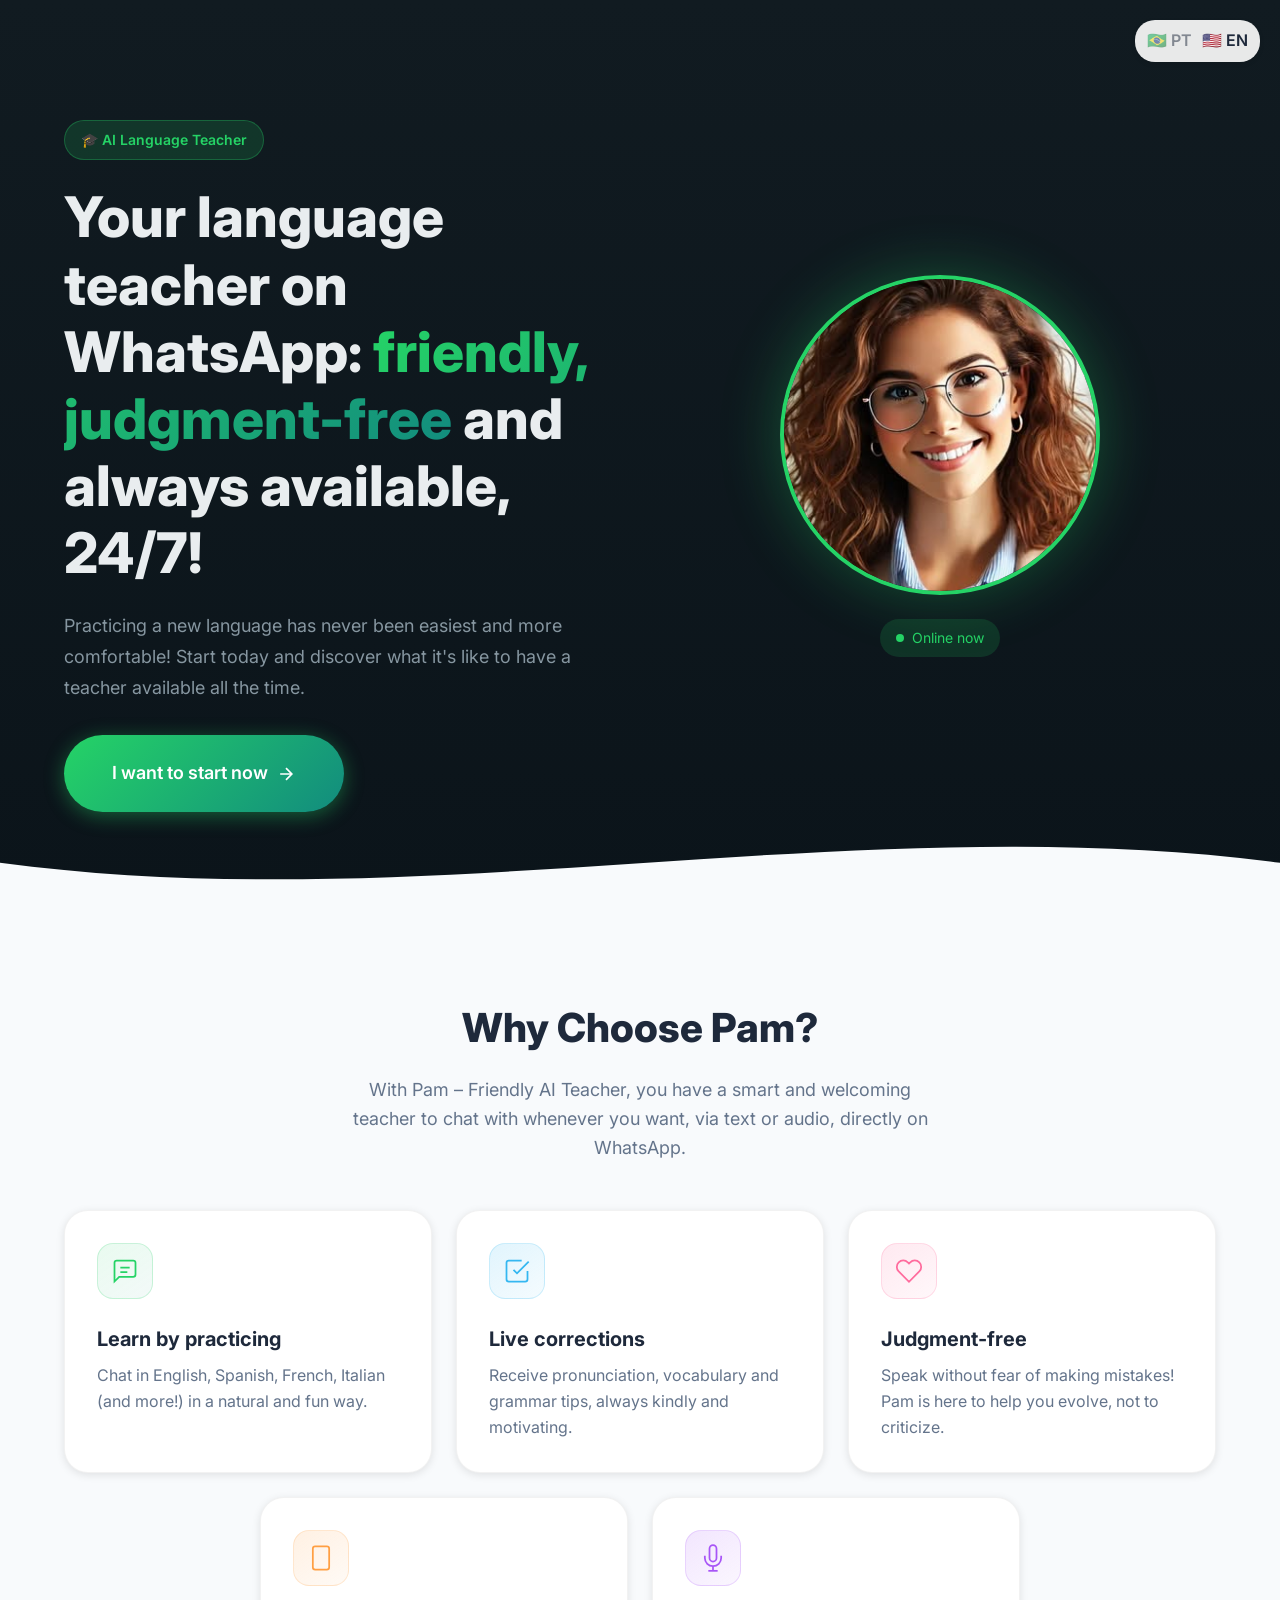
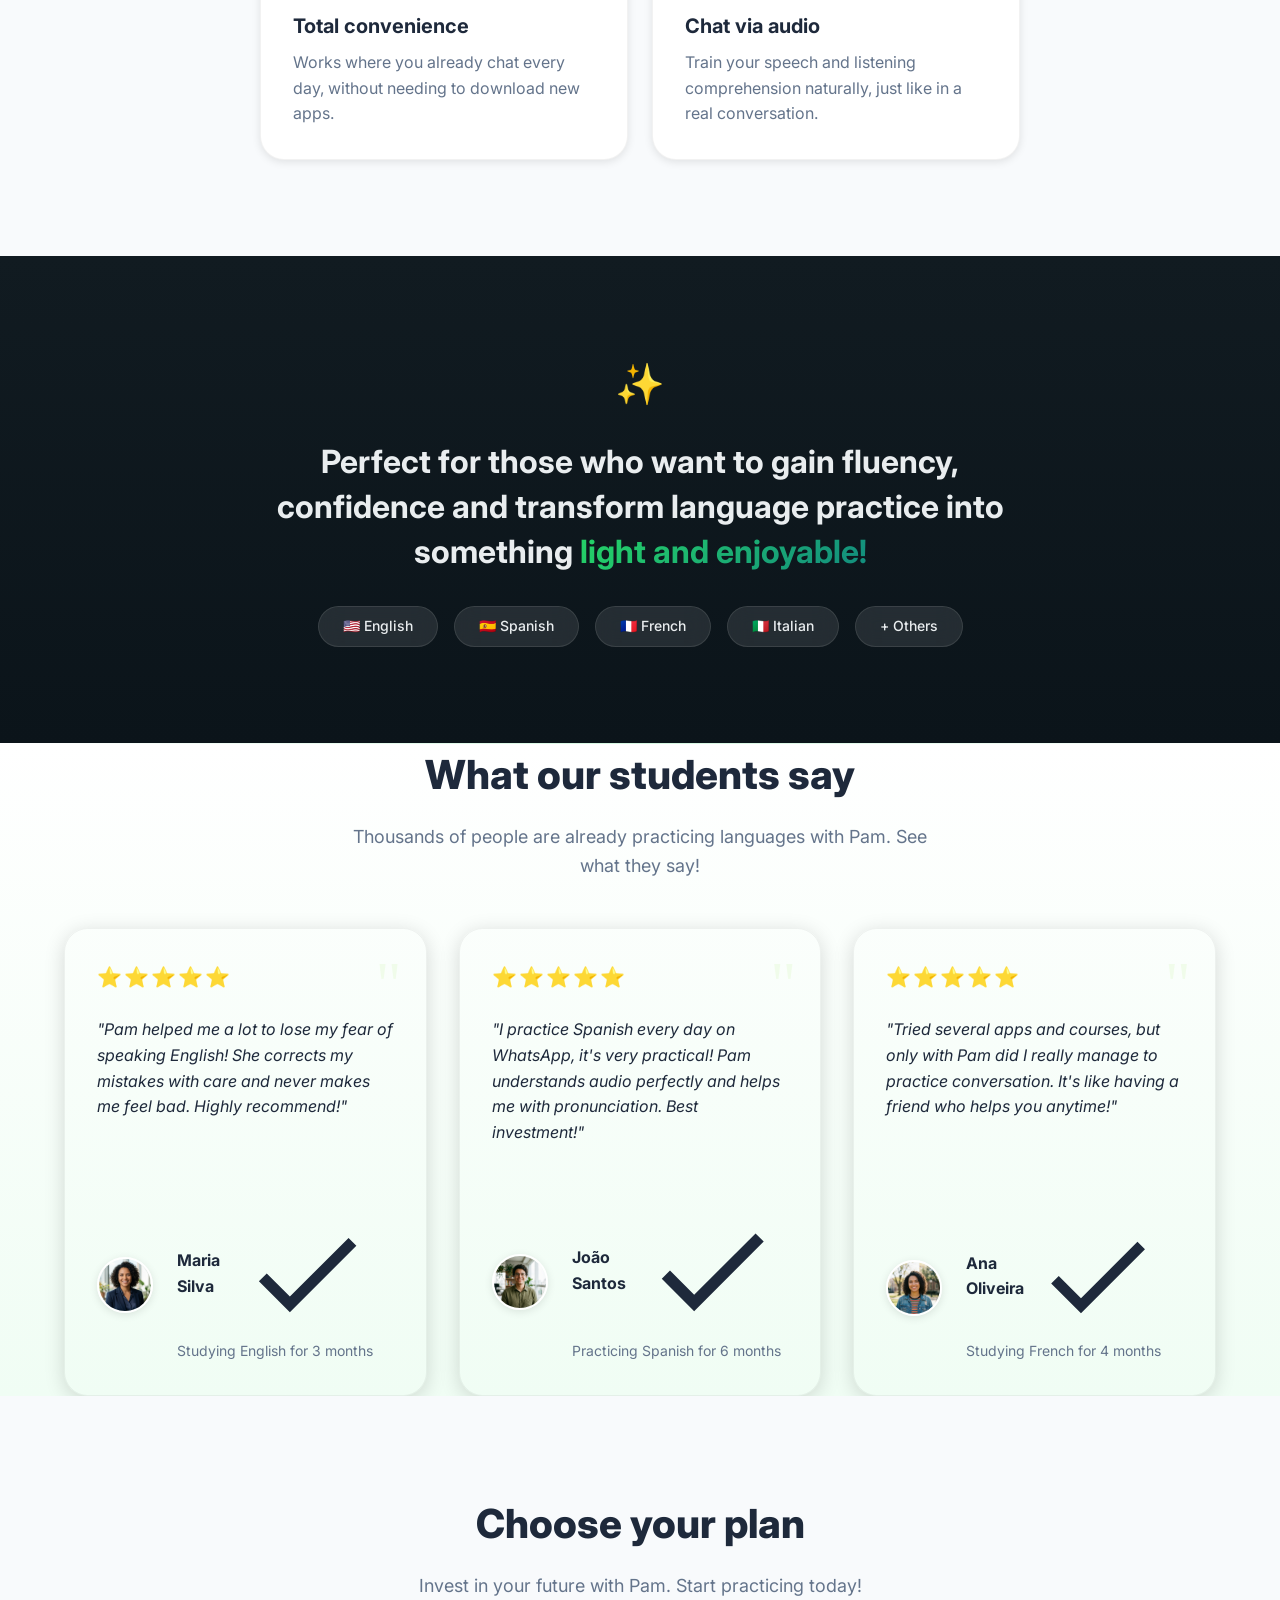
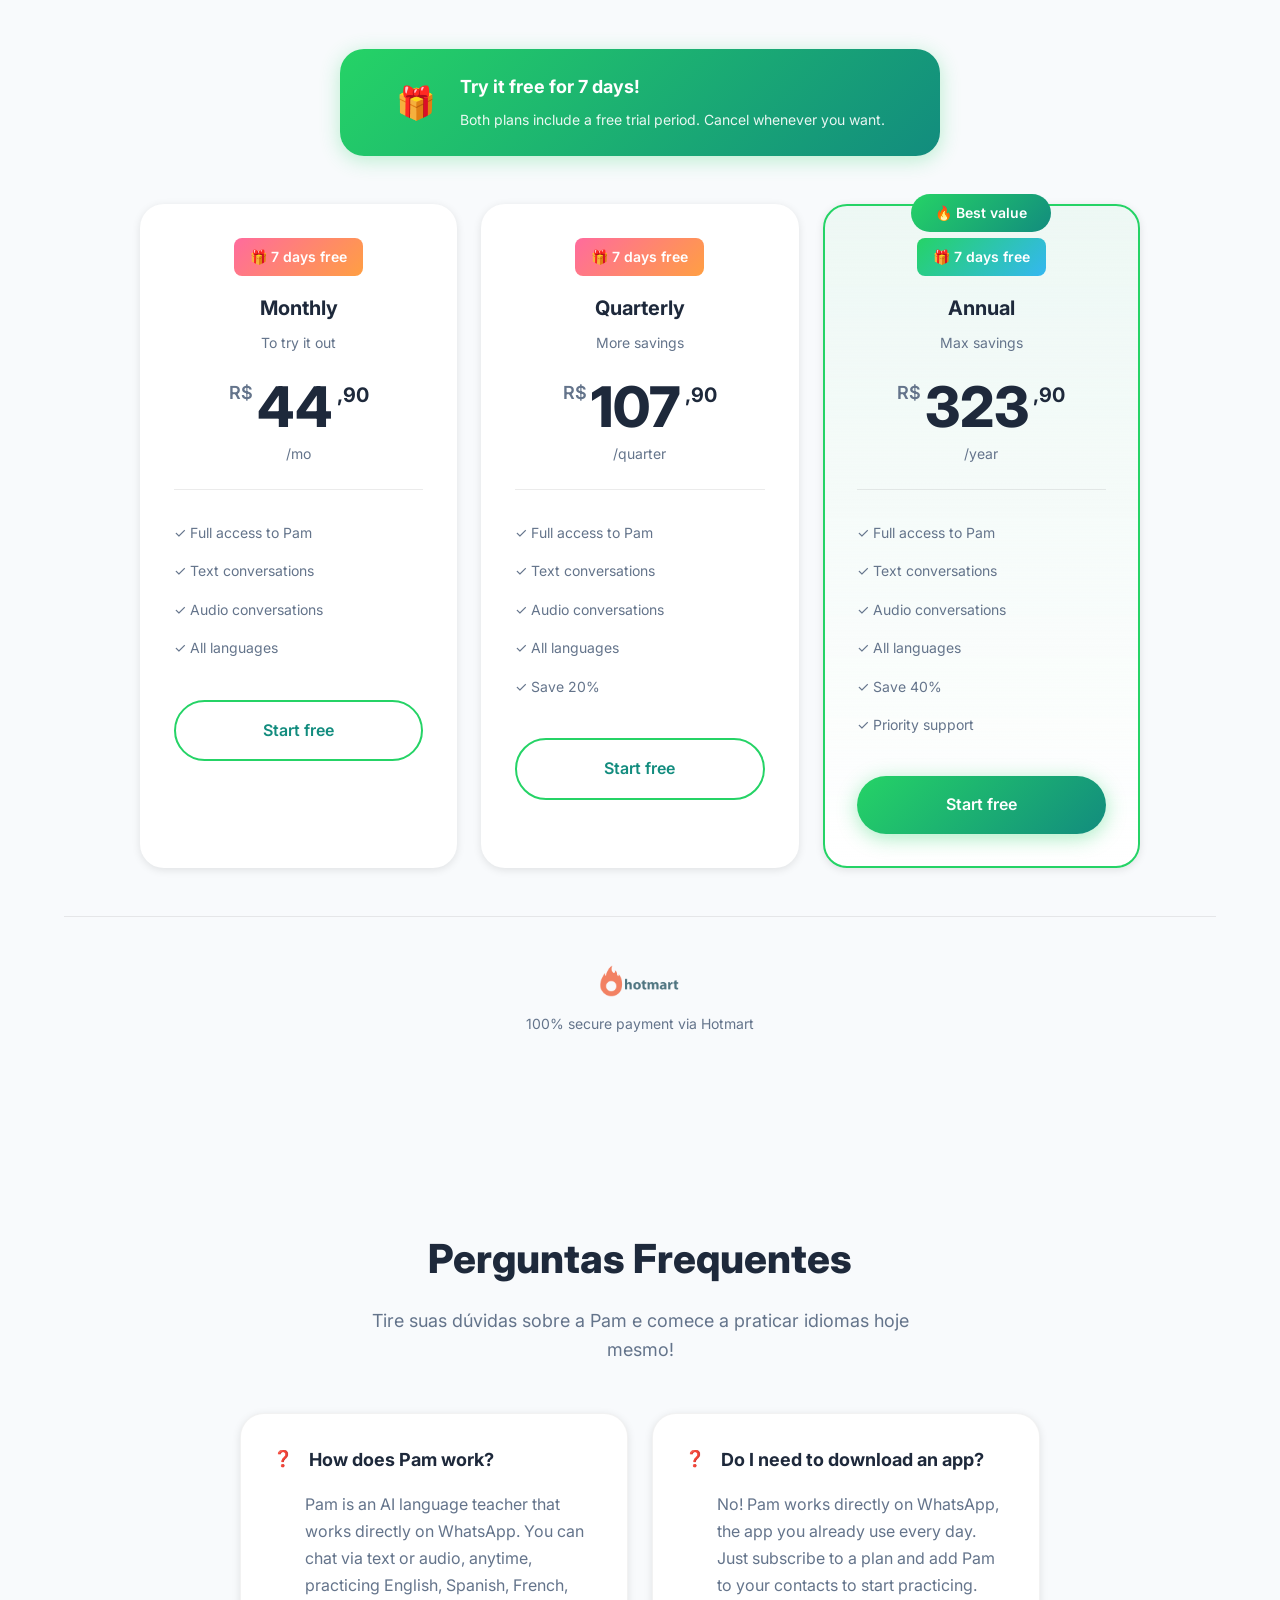
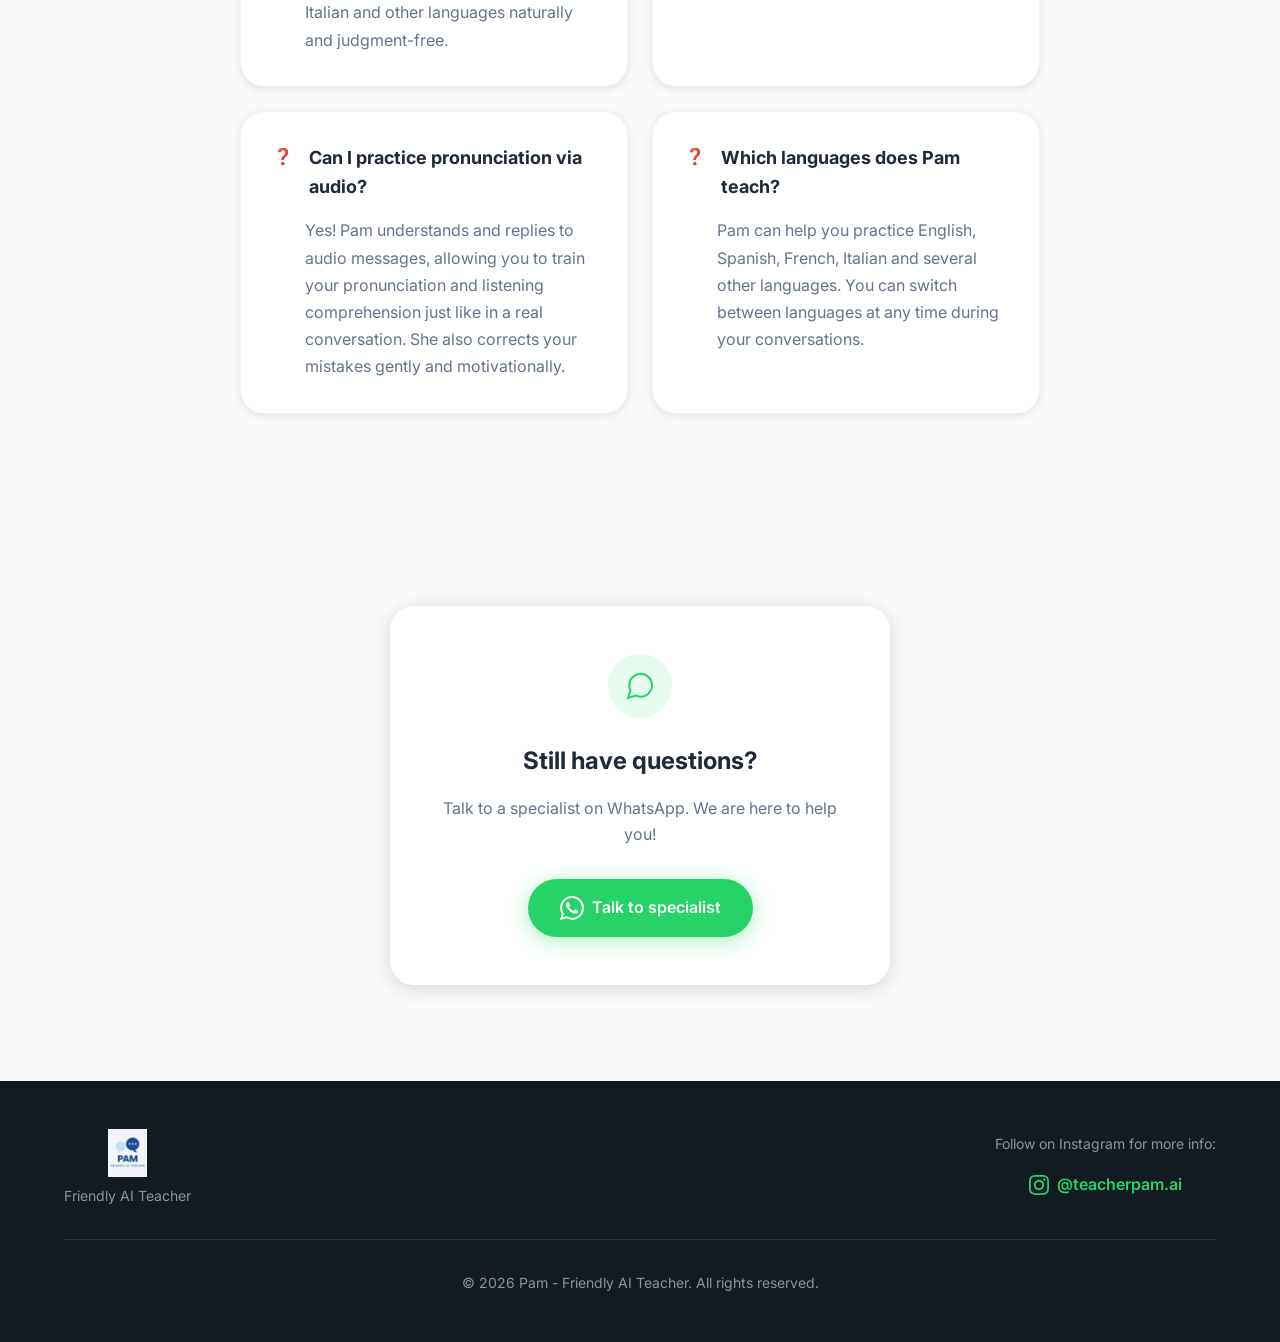
==== commit 7c4b3024: "feat: Revamp testimonials section with image avatars, quote icons, and updated styling, and cache ne" ====
--- a/en/index.html
+++ b/en/index.html
@@ -50,7 +50,7 @@
     <link rel="preconnect" href="https://fonts.gstatic.com" crossorigin>
     <link rel="preload" href="https://fonts.googleapis.com/css2?family=Inter:wght@400;500;600;700;800&display=swap"
         as="style">
-    <link rel="preload" href="images/pam_profile.jpg" as="image">
+    <link rel="preload" href="../images/pam_profile.jpg" as="image">
     <link href="https://fonts.googleapis.com/css2?family=Inter:wght@400;500;600;700;800&display=swap" rel="stylesheet">
 
     <!-- Styles -->
@@ -308,45 +308,66 @@
 
             <div class="testimonials__grid">
                 <div class="testimonial-card fade-in">
+                    <div class="testimonial-card__quote-icon">"</div>
                     <div class="testimonial-card__stars">⭐⭐⭐⭐⭐</div>
                     <p class="testimonial-card__text">
                         "Pam helped me a lot to lose my fear of speaking English! She corrects my mistakes with care and
                         never makes me feel bad. Highly recommend!"
                     </p>
                     <div class="testimonial-card__author">
-                        <div class="testimonial-card__avatar">👩‍💼</div>
+                        <img src="../images/avatars/maria.png" alt="Photo of Maria Silva"
+                            class="testimonial-card__avatar" loading="lazy">
                         <div class="testimonial-card__info">
-                            <strong>Maria Silva</strong>
+                            <div class="testimonial-card__name-row">
+                                <strong>Maria Silva</strong>
+                                <svg class="verified-badge" viewBox="0 0 24 24" fill="currentColor">
+                                    <path d="M9 16.17L4.83 12l-1.42 1.41L9 19 21 7l-1.41-1.41z" />
+                                </svg>
+                            </div>
                             <span>Studying English for 3 months</span>
                         </div>
                     </div>
                 </div>
 
                 <div class="testimonial-card fade-in">
+                    <div class="testimonial-card__quote-icon">"</div>
                     <div class="testimonial-card__stars">⭐⭐⭐⭐⭐</div>
                     <p class="testimonial-card__text">
                         "I practice Spanish every day on WhatsApp, it's very practical! Pam understands audio perfectly
                         and helps me with pronunciation. Best investment!"
                     </p>
                     <div class="testimonial-card__author">
-                        <div class="testimonial-card__avatar">👨‍💻</div>
+                        <img src="../images/avatars/joao.png" alt="Photo of João Santos"
+                            class="testimonial-card__avatar" loading="lazy">
                         <div class="testimonial-card__info">
-                            <strong>João Santos</strong>
+                            <div class="testimonial-card__name-row">
+                                <strong>João Santos</strong>
+                                <svg class="verified-badge" viewBox="0 0 24 24" fill="currentColor">
+                                    <path d="M9 16.17L4.83 12l-1.42 1.41L9 19 21 7l-1.41-1.41z" />
+                                </svg>
+                            </div>
                             <span>Practicing Spanish for 6 months</span>
                         </div>
                     </div>
                 </div>
 
                 <div class="testimonial-card fade-in">
+                    <div class="testimonial-card__quote-icon">"</div>
                     <div class="testimonial-card__stars">⭐⭐⭐⭐⭐</div>
                     <p class="testimonial-card__text">
                         "Tried several apps and courses, but only with Pam did I really manage to practice conversation.
                         It's like having a friend who helps you anytime!"
                     </p>
                     <div class="testimonial-card__author">
-                        <div class="testimonial-card__avatar">👩‍🎓</div>
+                        <img src="../images/avatars/ana.png" alt="Photo of Ana Oliveira"
+                            class="testimonial-card__avatar" loading="lazy">
                         <div class="testimonial-card__info">
-                            <strong>Ana Oliveira</strong>
+                            <div class="testimonial-card__name-row">
+                                <strong>Ana Oliveira</strong>
+                                <svg class="verified-badge" viewBox="0 0 24 24" fill="currentColor">
+                                    <path d="M9 16.17L4.83 12l-1.42 1.41L9 19 21 7l-1.41-1.41z" />
+                                </svg>
+                            </div>
                             <span>Studying French for 4 months</span>
                         </div>
                     </div>
@@ -458,7 +479,8 @@
 
             <!-- Trust Badge -->
             <div class="pricing__trust fade-in">
-                <img src="../images/hotmart_logo.png" alt="Hotmart Logo - Secure Payment Platform" class="trust-logo">
+                <img src="../images/hotmart_logo.png" alt="Hotmart Logo - Secure Payment Platform" class="trust-logo"
+                    loading="lazy">
                 <p>100% secure payment via Hotmart</p>
             </div>
         </div>
@@ -568,7 +590,7 @@
                 <p class="support__text">
                     Talk to a specialist on WhatsApp. We are here to help you!
                 </p>
-                <a href="https://wa.me/5511973829135?text=Hi%2C%20I%20would%20like%20to%20know%20more%20about%20Pam"
+                <a href="https://wa.me/5511973829135?text=Ol%C3%A1%2C%20gostaria%20de%20saber%20mais%20sobre%20a%20Pam"
                     class="btn btn--whatsapp" target="_blank" rel="noopener noreferrer">
                     <svg viewBox="0 0 24 24" fill="currentColor" width="24" height="24">
                         <path
@@ -585,7 +607,8 @@
         <div class="container">
             <div class="footer__content">
                 <div class="footer__brand">
-                    <img src="../images/pam_logo.webp" alt="Pam - Friendly AI Teacher Logo" class="footer__logo">
+                    <img src="../images/pam_logo.webp" alt="Pam - Friendly AI Teacher Logo" class="footer__logo"
+                        loading="lazy">
                     <p class="footer__tagline">Friendly AI Teacher</p>
                 </div>
                 <div class="footer__social">
--- a/styles/main.css
+++ b/styles/main.css
@@ -486,69 +486,103 @@
 
 /* ======================== TESTIMONIALS SECTION ======================== */
 .testimonials {
-    padding: var(--space-3xl) 0;
-    background: var(--bg-light);
-}
-
-.testimonials__header {
-    margin-bottom: var(--space-xl);
+    background: linear-gradient(to bottom, #ffffff, #f0fdf4);
+    position: relative;
+    overflow: hidden;
+}
+
+.testimonials::before {
+    content: '';
+    position: absolute;
+    top: 0;
+    left: 0;
+    right: 0;
+    height: 1px;
+    background: linear-gradient(90deg, transparent, rgba(37, 211, 102, 0.2), transparent);
 }
 
 .testimonials__grid {
     display: grid;
-    grid-template-columns: 1fr;
-    gap: var(--space-md);
-    max-width: 1000px;
-    margin: 0 auto;
+    grid-template-columns: repeat(auto-fit, minmax(320px, 1fr));
+    gap: var(--space-lg);
+    margin-top: var(--space-xl);
 }
 
 .testimonial-card {
-    background: var(--bg-card-light);
+    background-color: var(--surface);
     padding: var(--space-lg);
     border-radius: var(--radius-lg);
-    box-shadow: var(--shadow-sm);
-    transition: all var(--transition-base);
+    box-shadow: var(--shadow-md);
+    transition: transform var(--transition-base), box-shadow var(--transition-base);
     border: 1px solid rgba(0, 0, 0, 0.05);
+    display: flex;
+    flex-direction: column;
+    position: relative;
 }
 
 .testimonial-card:hover {
-    transform: translateY(-4px);
-    box-shadow: var(--shadow-md);
+    transform: translateY(-5px);
+    box-shadow: var(--shadow-lg);
+    border-color: rgba(37, 211, 102, 0.3);
+}
+
+.testimonial-card__quote-icon {
+    position: absolute;
+    top: var(--space-md);
+    right: var(--space-md);
+    color: var(--primary-light);
+    opacity: 0.3;
+    font-size: 4rem;
+    line-height: 1;
+    font-family: serif;
+    pointer-events: none;
 }
 
 .testimonial-card__stars {
-    font-size: var(--font-size-lg);
-    margin-bottom: var(--space-sm);
+    color: #FFD700;
+    font-size: 1.25rem;
+    margin-bottom: var(--space-md);
+    letter-spacing: 2px;
 }
 
 .testimonial-card__text {
-    color: var(--text-dark);
     font-size: var(--font-size-base);
-    line-height: 1.7;
-    margin-bottom: var(--space-md);
+    color: var(--text-body);
     font-style: italic;
+    margin-bottom: var(--space-lg);
+    line-height: 1.6;
+    flex-grow: 1;
+    position: relative;
+    z-index: 1;
 }
 
 .testimonial-card__author {
     display: flex;
     align-items: center;
-    gap: var(--space-sm);
+    gap: var(--space-md);
+    border-top: 1px solid var(--border-color);
+    padding-top: var(--space-md);
 }
 
 .testimonial-card__avatar {
-    width: 48px;
-    height: 48px;
-    background: linear-gradient(135deg, var(--primary) 0%, var(--primary-dark) 100%);
+    width: 56px;
+    height: 56px;
     border-radius: 50%;
-    display: flex;
-    align-items: center;
-    justify-content: center;
-    font-size: var(--font-size-xl);
+    object-fit: cover;
+    border: 2px solid white;
+    box-shadow: 0 2px 8px rgba(0, 0, 0, 0.1);
+    flex-shrink: 0;
 }
 
 .testimonial-card__info {
     display: flex;
     flex-direction: column;
+}
+
+.testimonial-card__name-row {
+    display: flex;
+    align-items: center;
+    gap: 6px;
 }
 
 .testimonial-card__info strong {
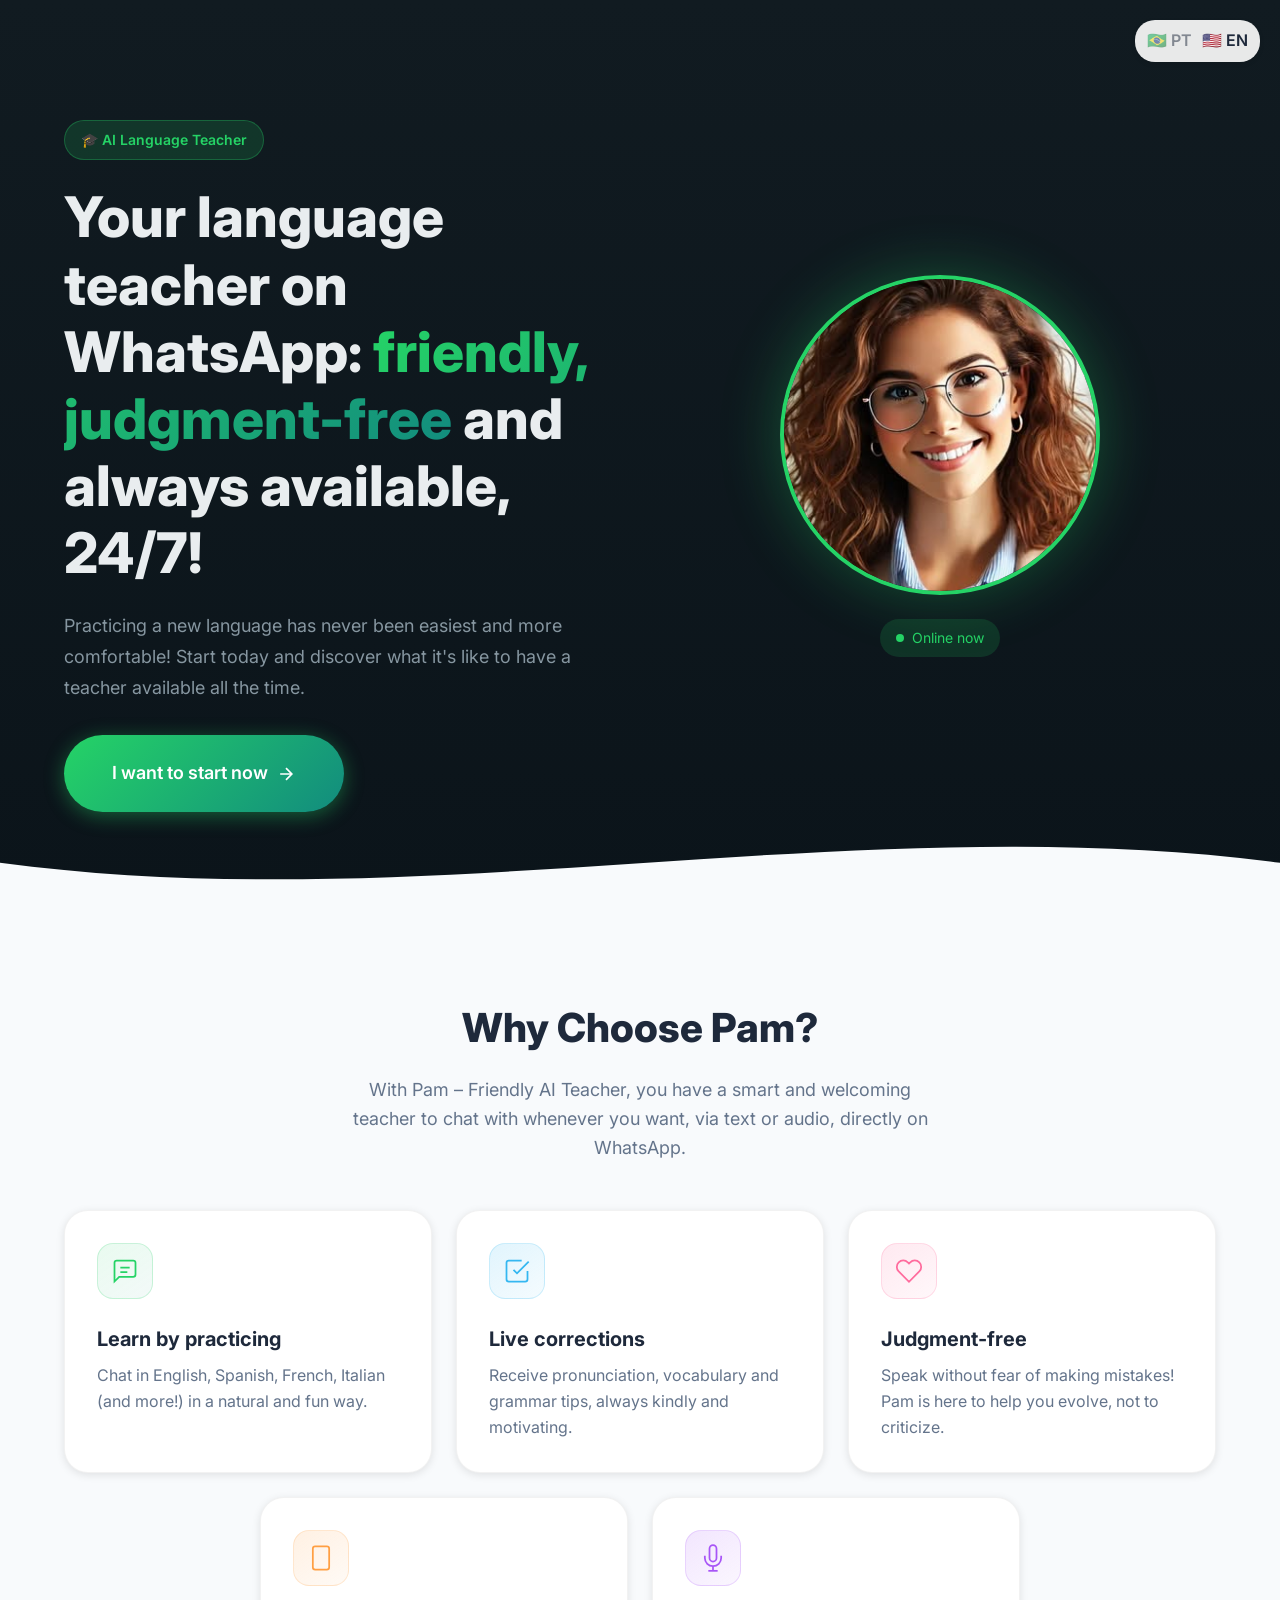
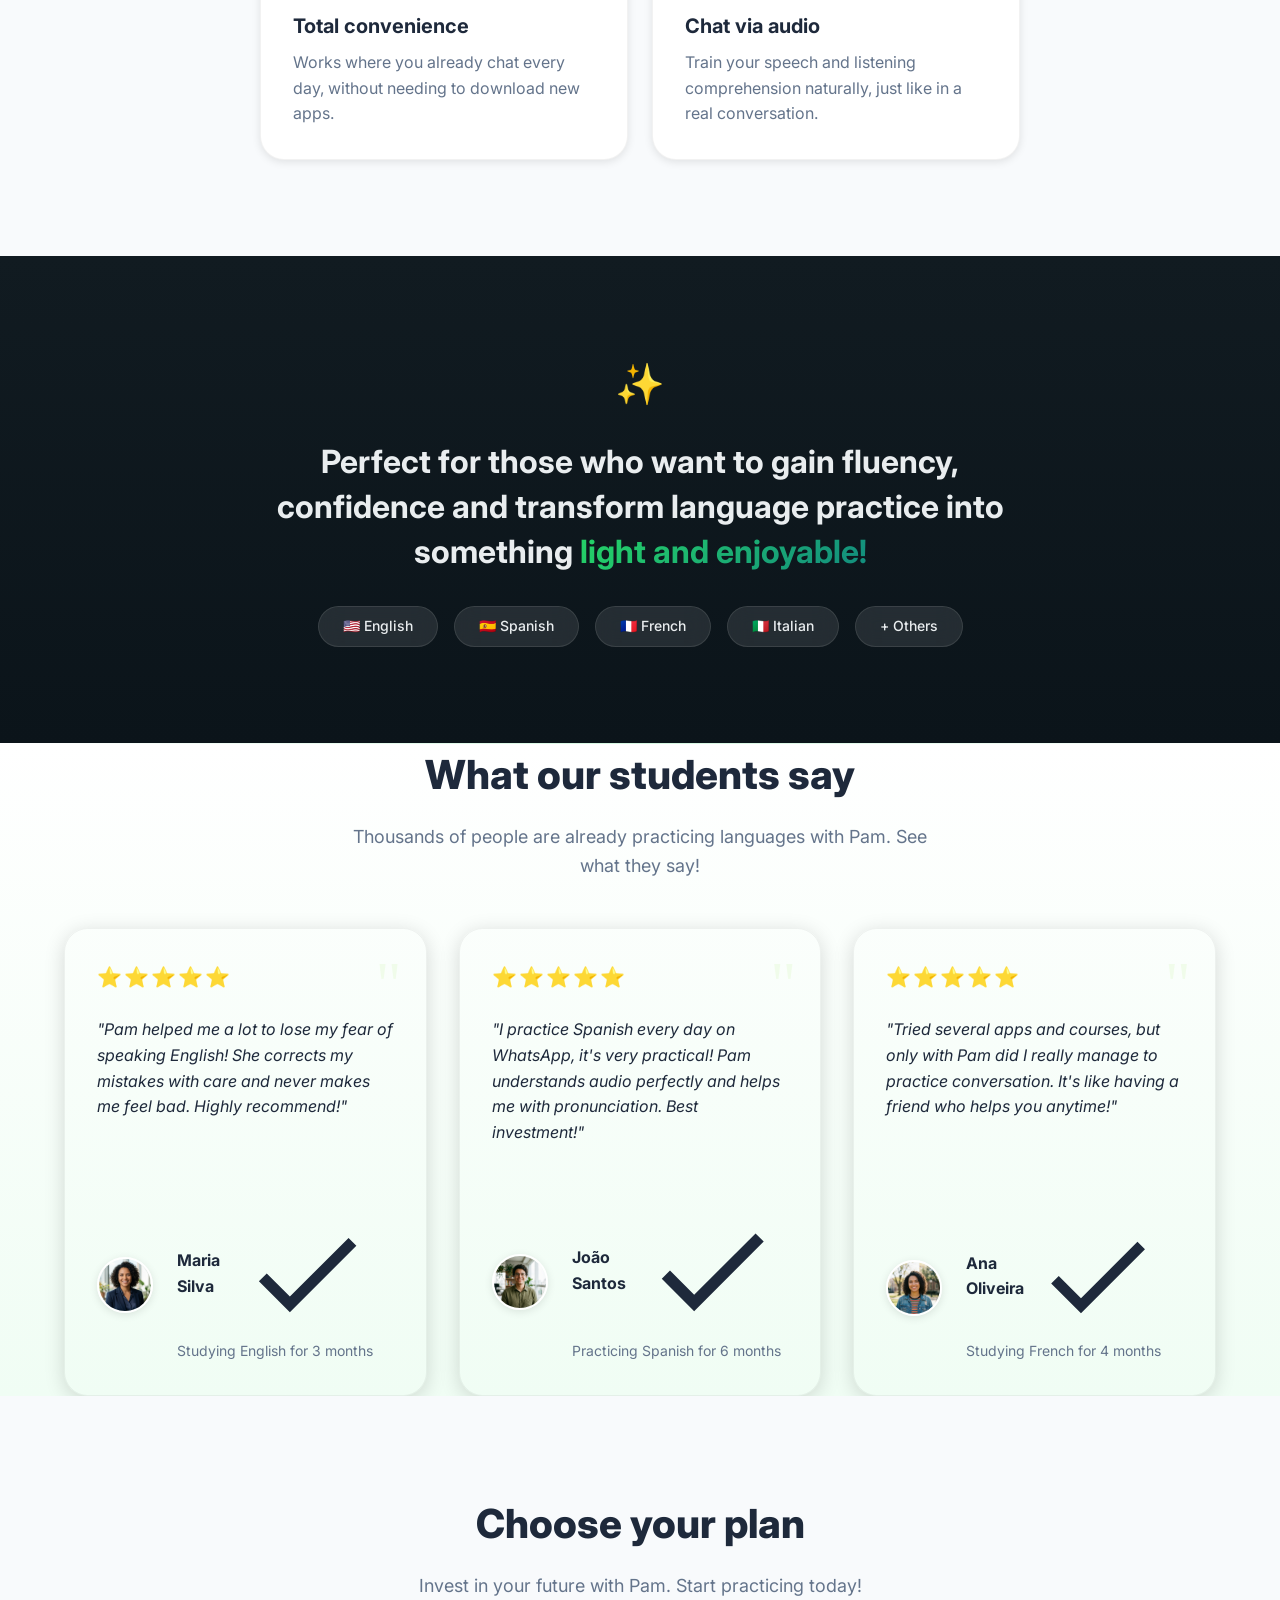
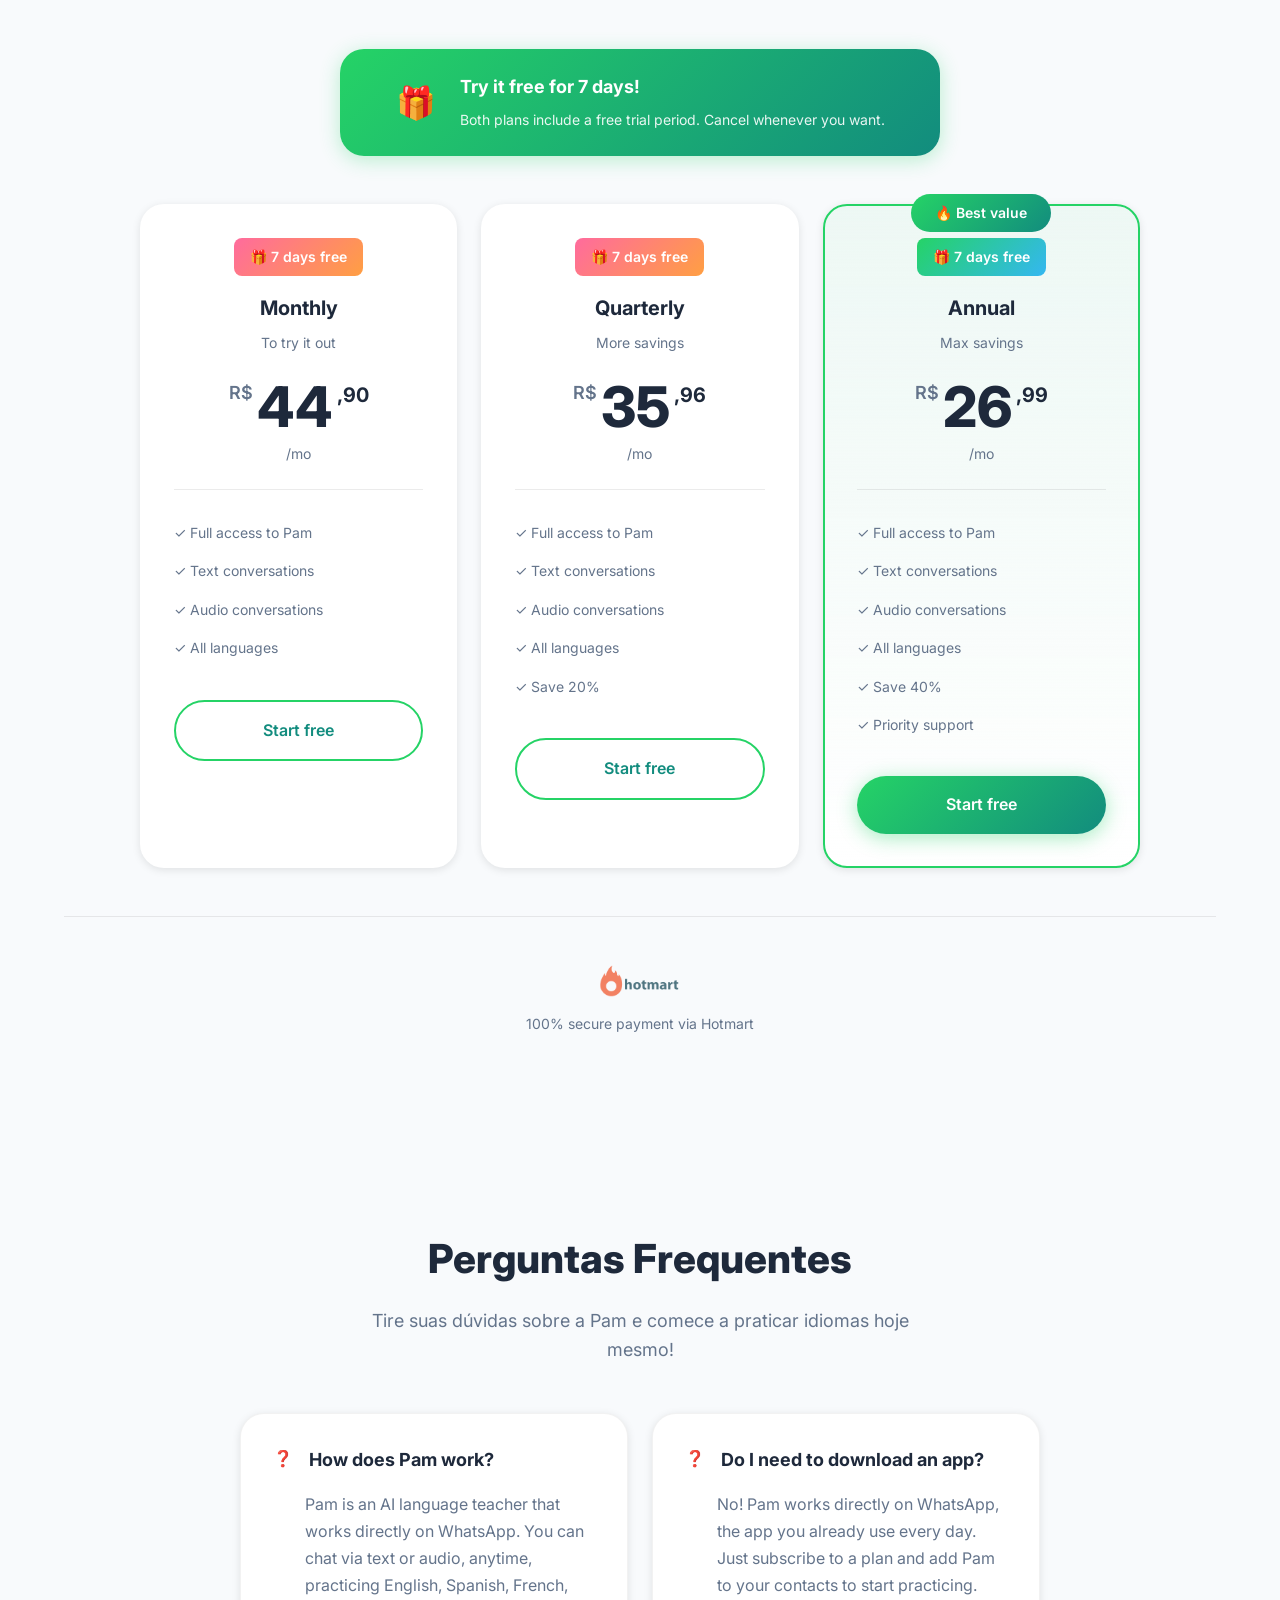
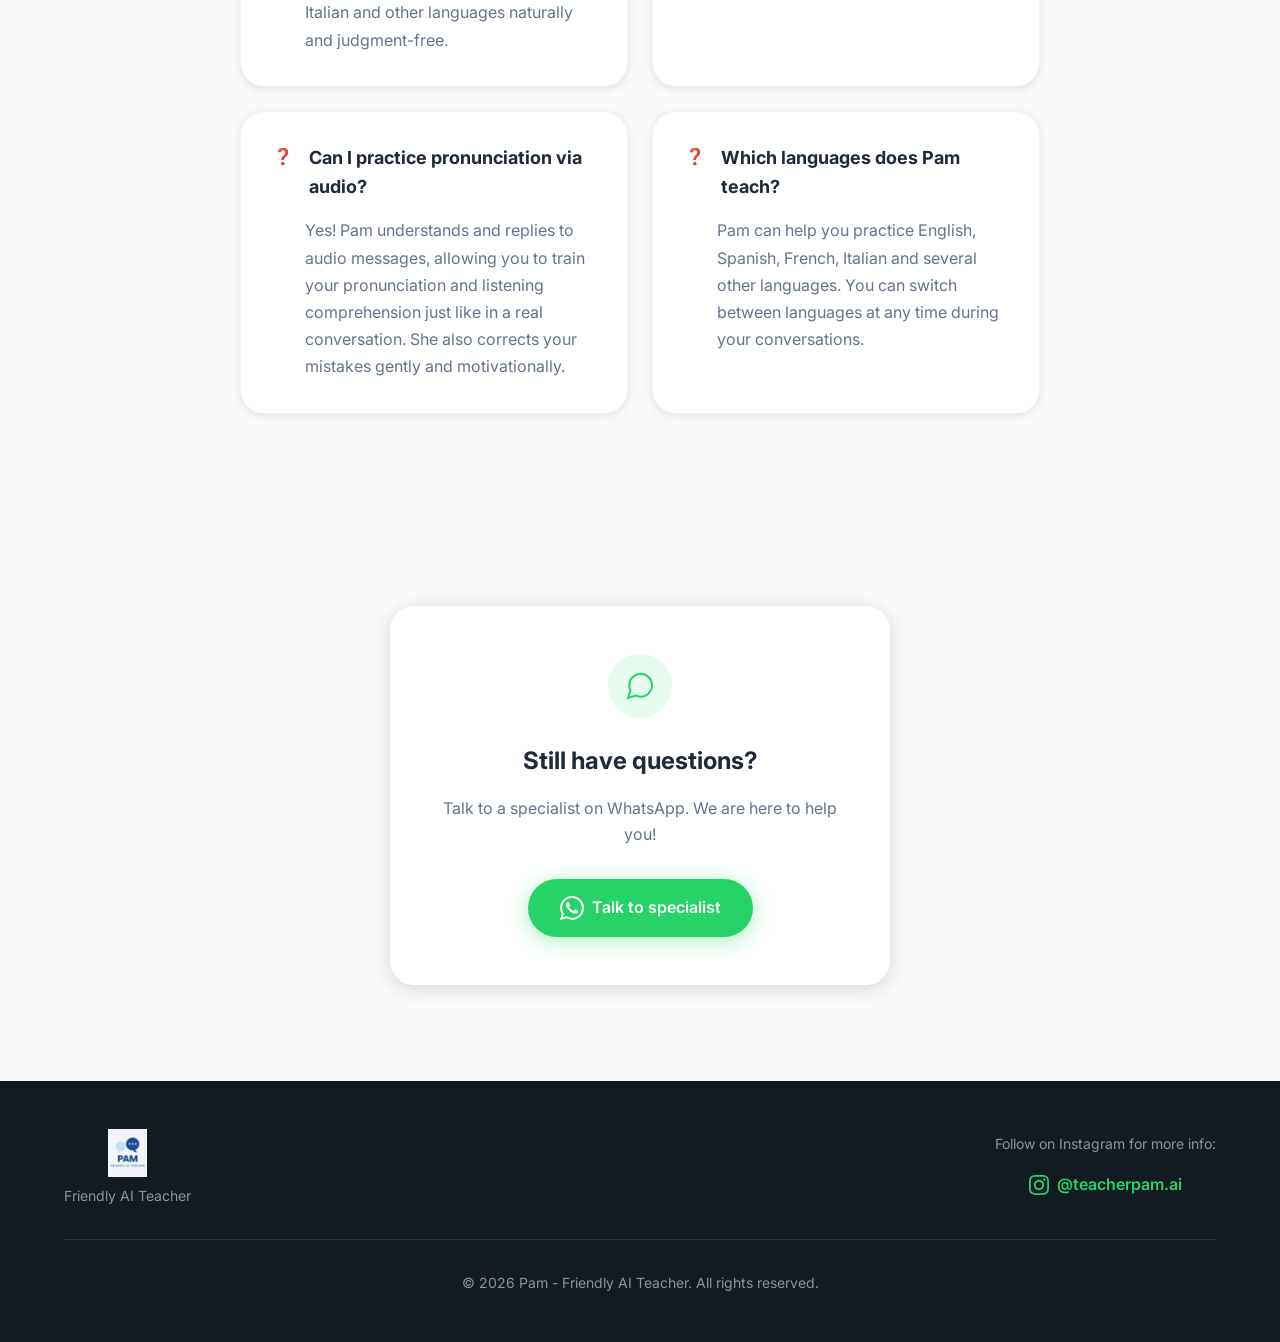
==== commit c4729aa8: "feat: Reduce product prices and update Hotmart payment links." ====
--- a/en/index.html
+++ b/en/index.html
@@ -4,6 +4,17 @@
 <head>
     <meta charset="UTF-8">
     <meta name="viewport" content="width=device-width, initial-scale=1.0">
+
+    <!-- Google tag (gtag.js) -->
+    <script async src="https://www.googletagmanager.com/gtag/js?id=G-CG4NJTFNLM"></script>
+    <script>
+        window.dataLayer = window.dataLayer || [];
+        function gtag() { dataLayer.push(arguments); }
+        gtag('js', new Date());
+
+        gtag('config', 'G-CG4NJTFNLM');
+    </script>
+
 
     <!-- Primary SEO -->
     <title>Pam - Friendly AI Teacher | Your Language Teacher on WhatsApp</title>
@@ -108,14 +119,14 @@
             {
                 "@type": "Offer",
                 "name": "Plano Trimestral",
-                "price": "107.90",
+                "price": "35.96",
                 "priceCurrency": "BRL",
                 "availability": "https://schema.org/InStock"
             },
             {
                 "@type": "Offer",
                 "name": "Plano Anual",
-                "price": "323.90",
+                "price": "26.99",
                 "priceCurrency": "BRL",
                 "availability": "https://schema.org/InStock"
             }
@@ -416,7 +427,7 @@
                         <li>✓ Audio conversations</li>
                         <li>✓ All languages</li>
                     </ul>
-                    <a href="https://hotmart.com/pt-br/marketplace/produtos/pam-friendly-ai-teacher/C100588038X?off=pun55wo5"
+                    <a href="https://pay.hotmart.com/C100588038X?off=pun55wo5"
                         class="btn btn--outline" target="_blank" rel="noopener noreferrer">
                         Start free
                     </a>
@@ -431,9 +442,9 @@
                     </div>
                     <div class="pricing-card__price">
                         <span class="currency">R$</span>
-                        <span class="amount">107</span>
-                        <span class="cents">,90</span>
-                        <span class="period">/quarter</span>
+                        <span class="amount">35</span>
+                        <span class="cents">,96</span>
+                        <span class="period">/mo</span>
                     </div>
                     <ul class="pricing-card__features">
                         <li>✓ Full access to Pam</li>
@@ -442,7 +453,7 @@
                         <li>✓ All languages</li>
                         <li>✓ Save 20%</li>
                     </ul>
-                    <a href="https://hotmart.com/pt-br/marketplace/produtos/pam-friendly-ai-teacher/C100588038X?off=7x356iu5"
+                    <a href="https://pay.hotmart.com/C100588038X?off=7x356iu5"
                         class="btn btn--outline" target="_blank" rel="noopener noreferrer">
                         Start free
                     </a>
@@ -458,9 +469,9 @@
                     </div>
                     <div class="pricing-card__price">
                         <span class="currency">R$</span>
-                        <span class="amount">323</span>
-                        <span class="cents">,90</span>
-                        <span class="period">/year</span>
+                        <span class="amount">26</span>
+                        <span class="cents">,99</span>
+                        <span class="period">/mo</span>
                     </div>
                     <ul class="pricing-card__features">
                         <li>✓ Full access to Pam</li>
@@ -470,7 +481,7 @@
                         <li>✓ Save 40%</li>
                         <li>✓ Priority support</li>
                     </ul>
-                    <a href="https://hotmart.com/pt-br/marketplace/produtos/pam-friendly-ai-teacher/C100588038X"
+                    <a href="https://pay.hotmart.com/C100588038X?off=1g2hrb3i"
                         class="btn btn--primary" target="_blank" rel="noopener noreferrer">
                         Start free
                     </a>
